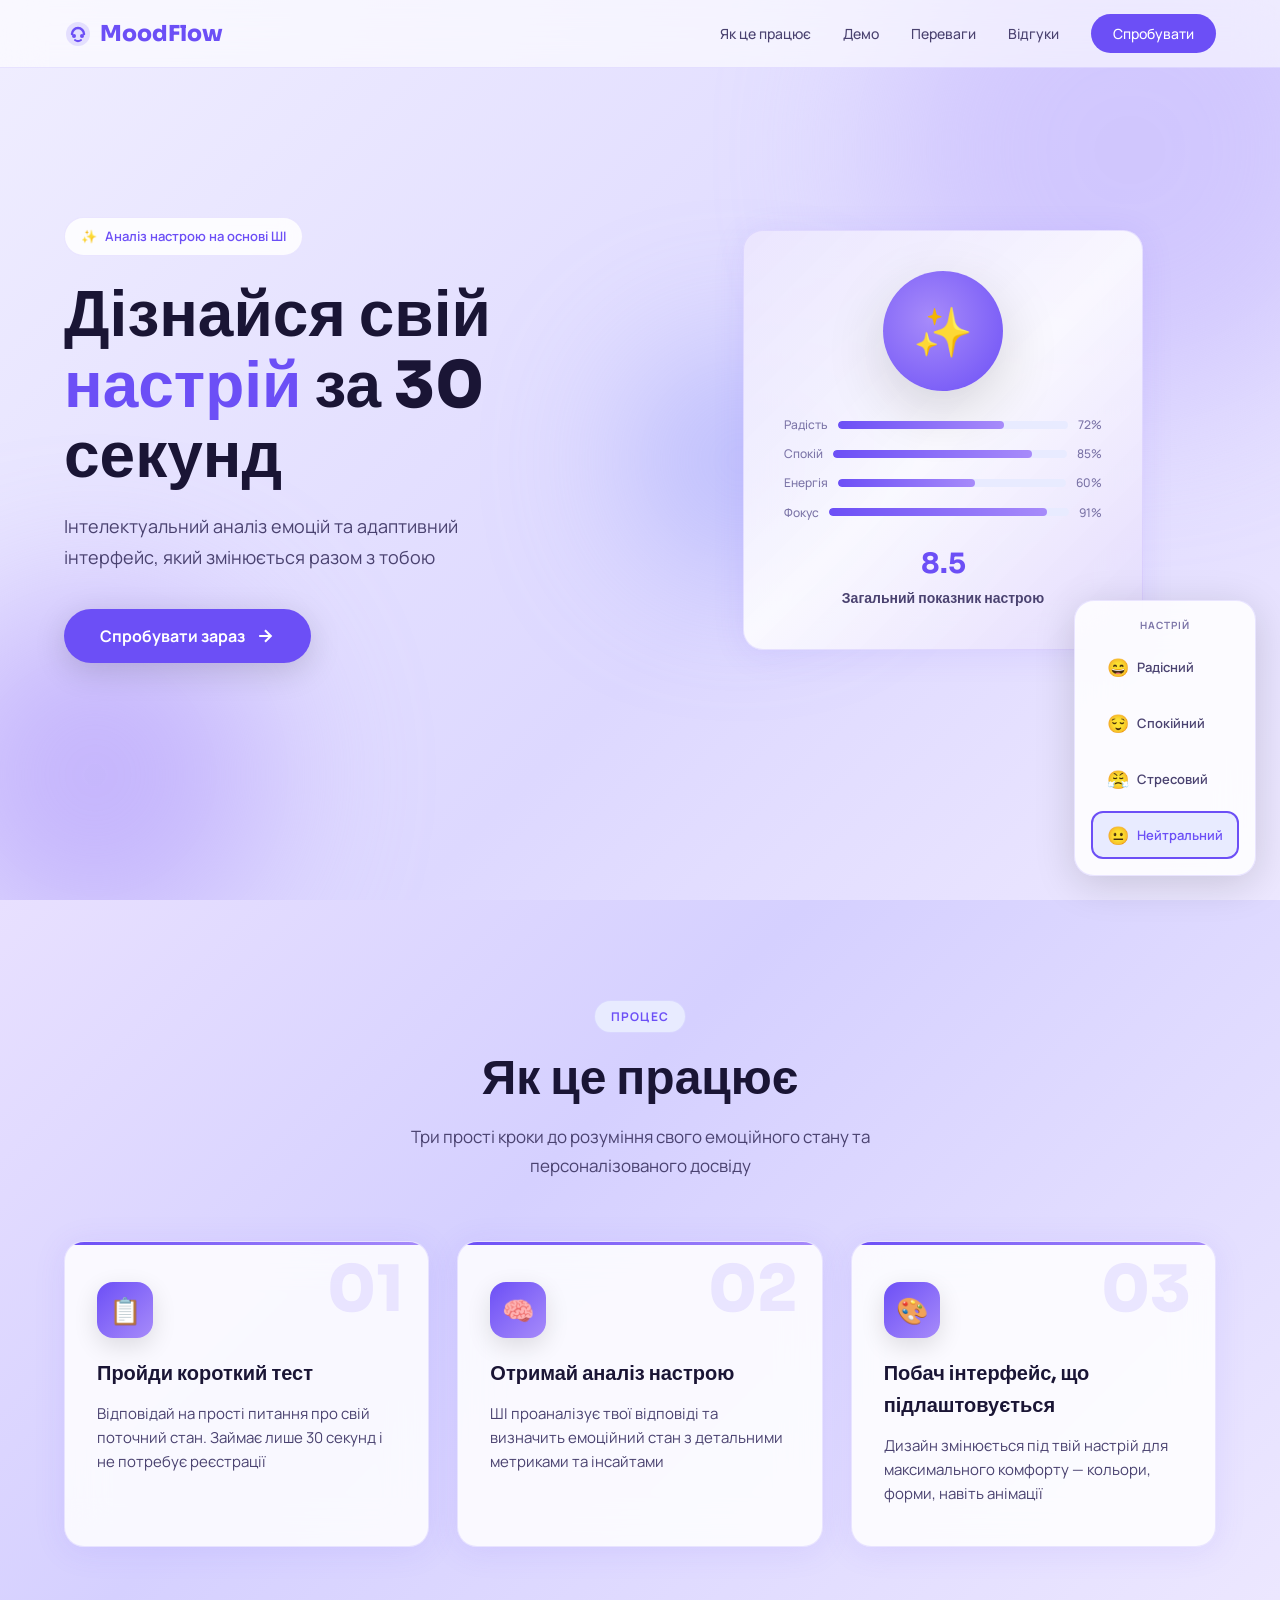
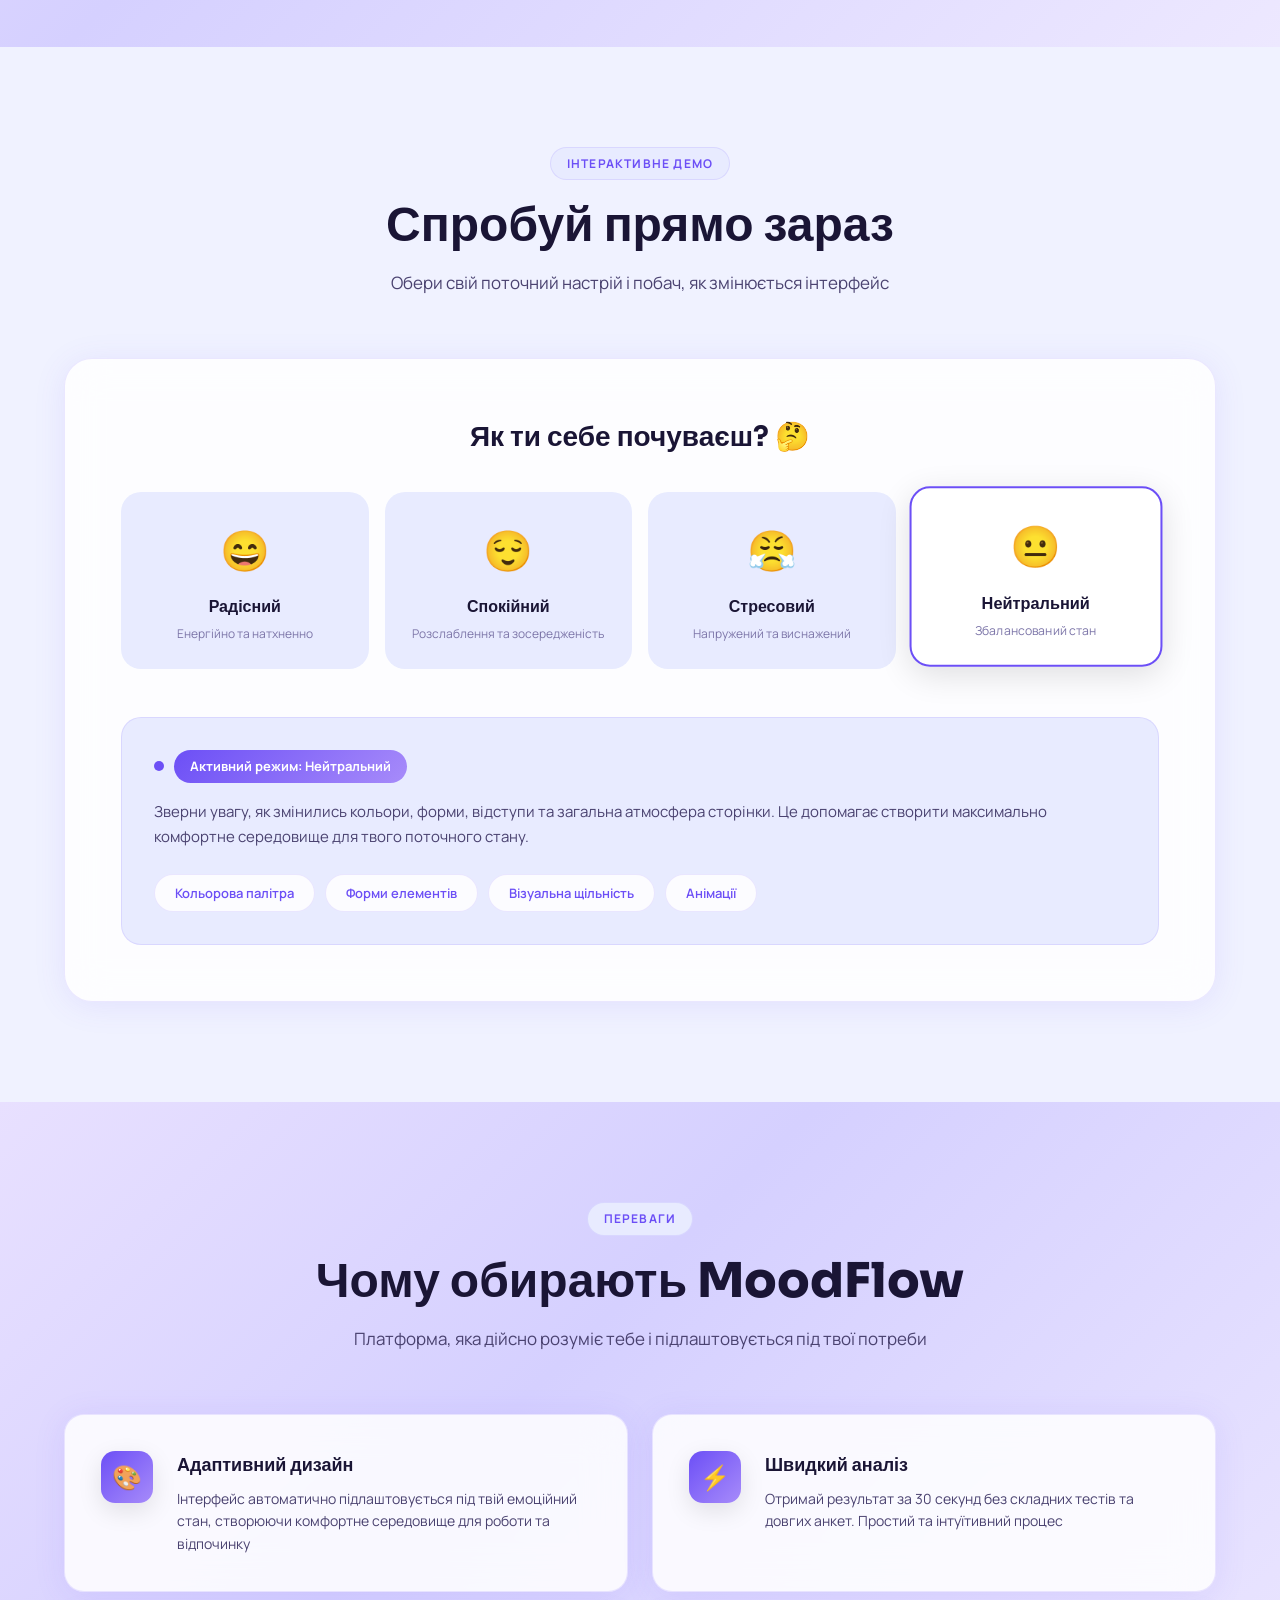
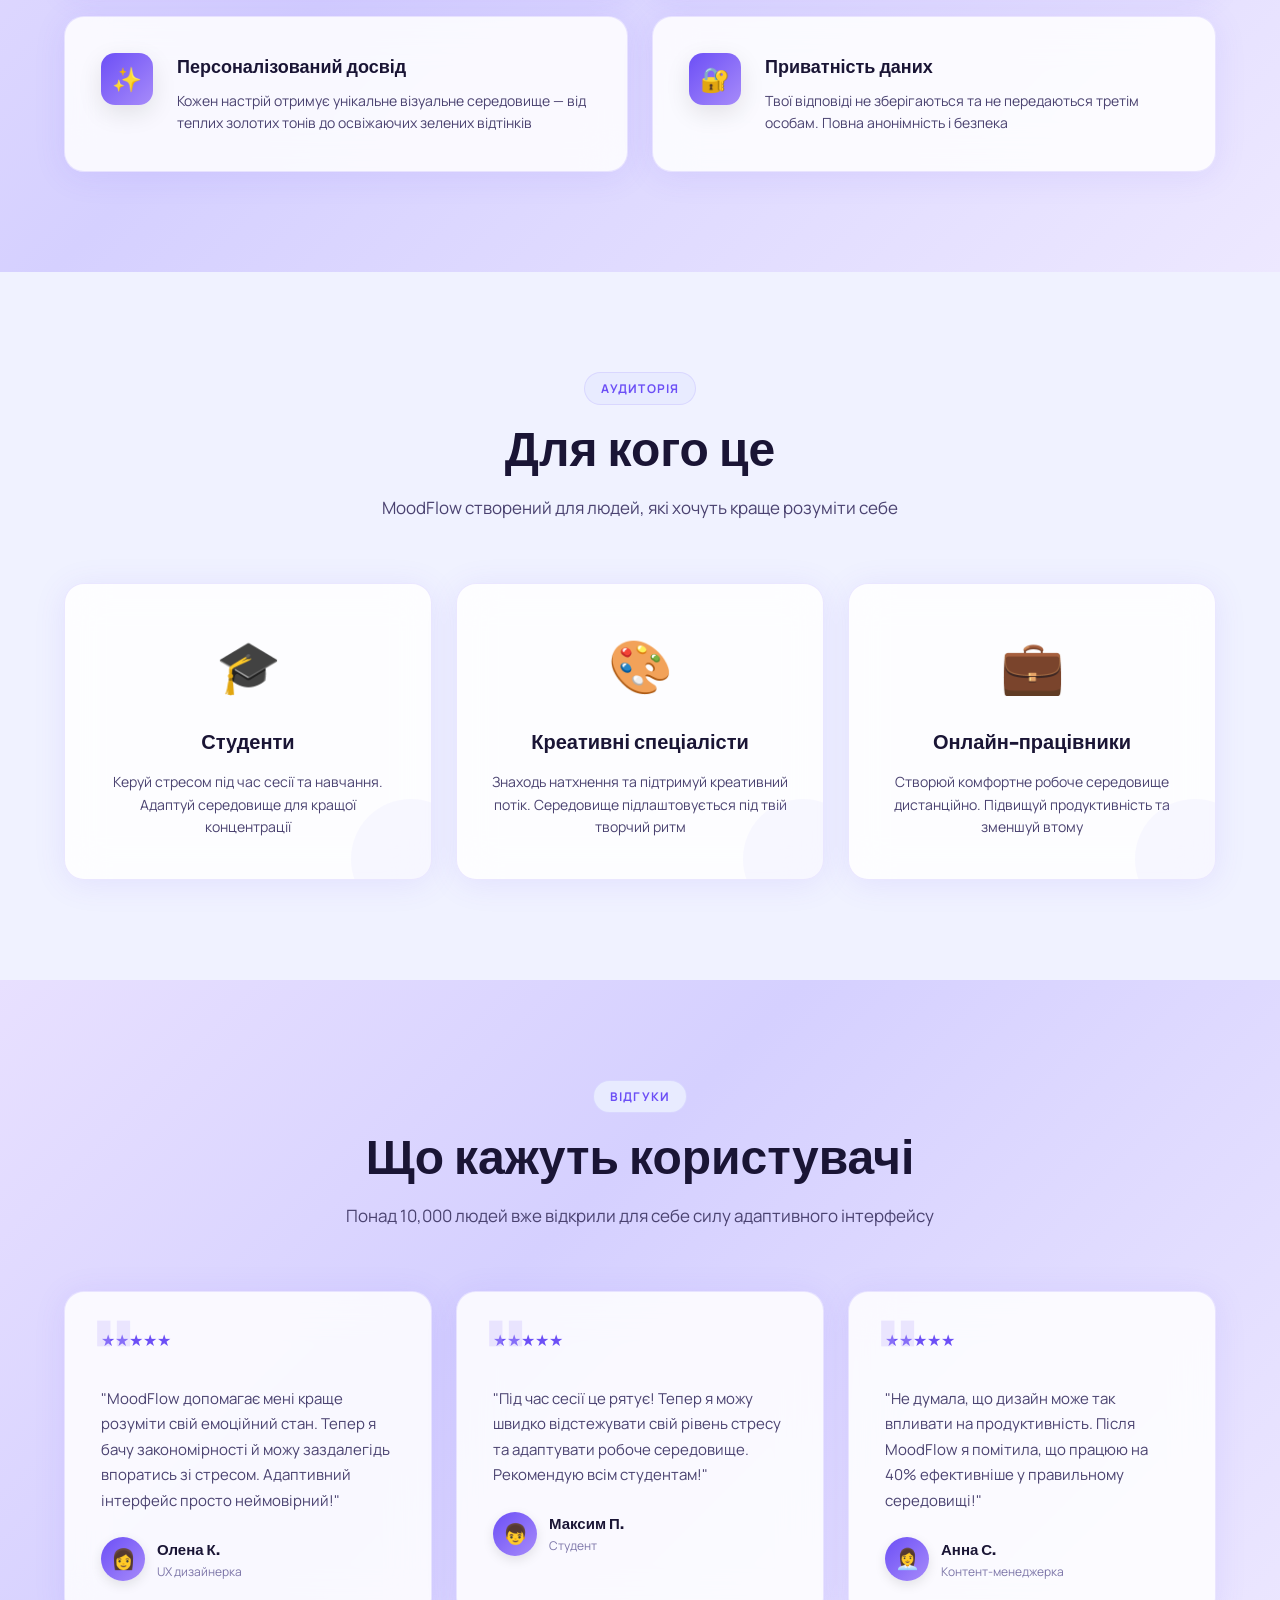
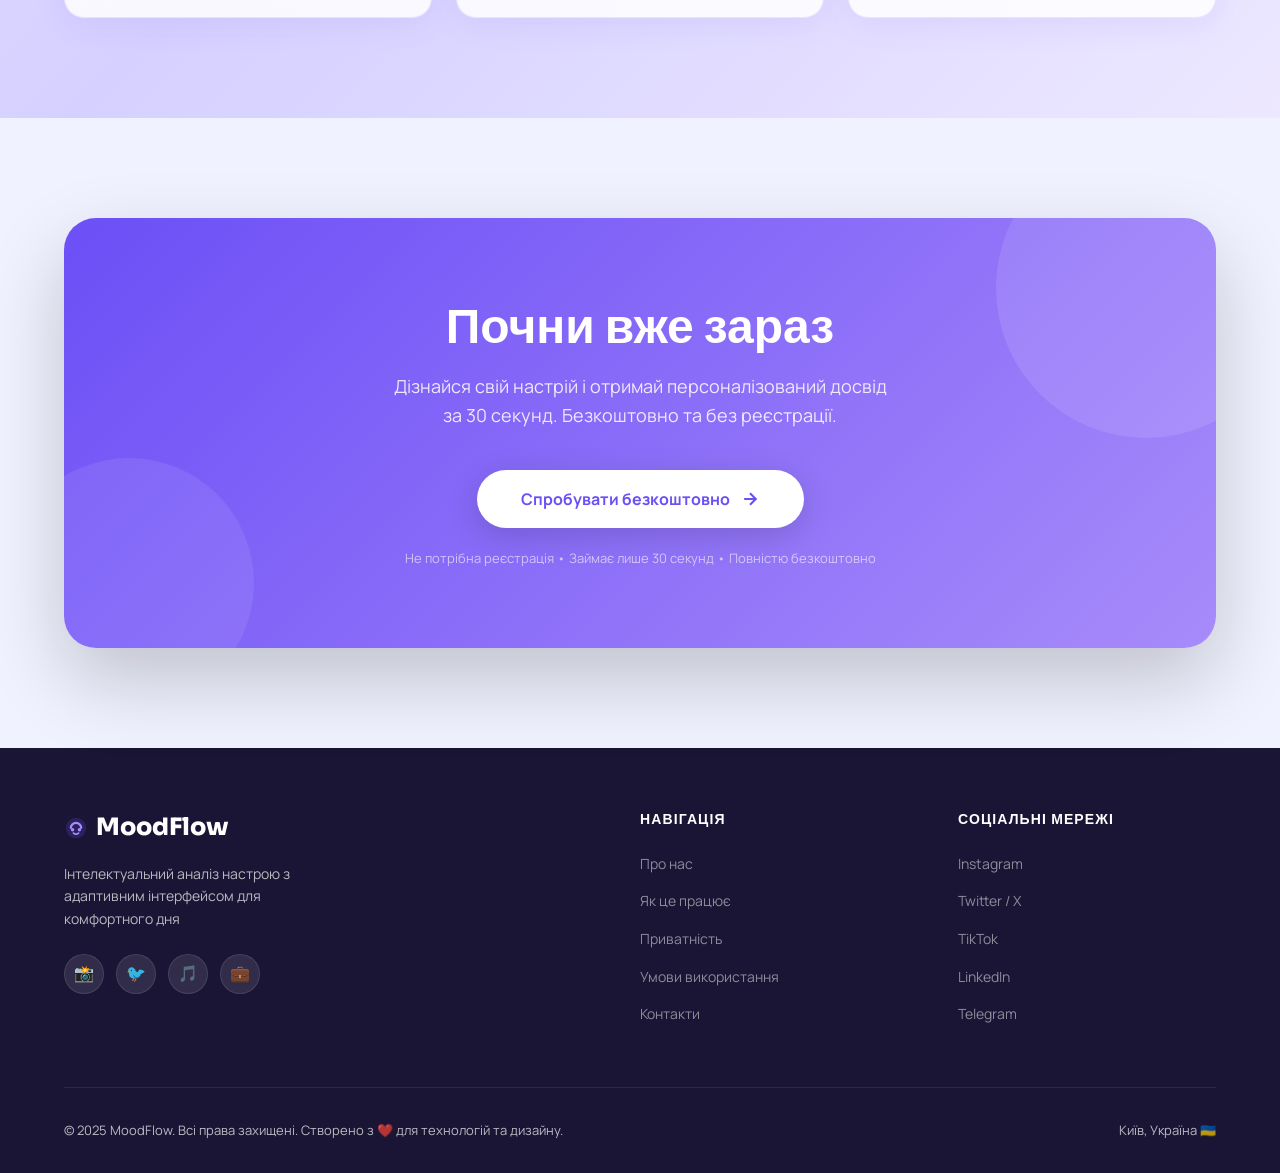
==== project/index.html @ de44f06a "first commit" ====
<!DOCTYPE html>
<html lang="uk">
<head>
<meta charset="UTF-8">
<meta name="viewport" content="width=device-width, initial-scale=1.0">
<title>MoodFlow — Дізнайся свій настрій за 30 секунд</title>
<link rel="preconnect" href="https://fonts.googleapis.com">
<link href="https://fonts.googleapis.com/css2?family=Manrope:wght@300;400;500;600;700;800&family=Sora:wght@300;400;600;700;800&display=swap" rel="stylesheet">
<link rel="stylesheet" href="style.css">
</head>
<body>

<!-- Progress Bar -->
<div class="progress-bar" id="progressBar"></div>

<!-- Mobile Mood Bar -->
<div class="demo-mood-bar" id="mobileMoodBar">
  <button class="demo-mood-mini" data-mood="happy" title="Радісний">😄</button>
  <button class="demo-mood-mini active" data-mood="neutral" title="Нейтральний">😐</button>
  <button class="demo-mood-mini" data-mood="calm" title="Спокійний">😌</button>
  <button class="demo-mood-mini" data-mood="stressed" title="Стресовий">😤</button>
</div>

<!-- Nav -->
<nav id="mainNav">
  <div class="container nav-inner">
    <a href="#" class="nav-logo">
      <svg viewBox="0 0 28 28" fill="none">
        <circle cx="14" cy="14" r="12" fill="var(--accent)" opacity="0.15"/>
        <path d="M8 14c0-3.3 2.7-6 6-6s6 2.7 6 6" stroke="var(--accent)" stroke-width="2.5" stroke-linecap="round"/>
        <circle cx="10" cy="16" r="2" fill="var(--accent)"/>
        <circle cx="18" cy="16" r="2" fill="var(--accent)"/>
        <path d="M11 20c1.7 1.3 4.3 1.3 6 0" stroke="var(--accent)" stroke-width="2" stroke-linecap="round"/>
      </svg>
      MoodFlow
    </a>
    <ul class="nav-links">
      <li><a href="#how">Як це працює</a></li>
      <li><a href="#demo">Демо</a></li>
      <li><a href="#benefits">Переваги</a></li>
      <li><a href="#testimonials">Відгуки</a></li>
      <li><a href="#cta" class="nav-cta">Спробувати</a></li>
    </ul>
  </div>
</nav>

<!-- Hero -->
<section id="hero">
  <div class="hero-blob hero-blob-1"></div>
  <div class="hero-blob hero-blob-2"></div>
  <div class="hero-blob hero-blob-3"></div>
  <div class="container">
    <div class="hero-grid">
      <div class="hero-content">
        <div class="hero-badge">
          <span>✨</span>
          Аналіз настрою на основі ШІ
        </div>
        <h1>Дізнайся свій <span class="accent">настрій</span> за 30 секунд</h1>
        <p class="hero-sub">Інтелектуальний аналіз емоцій та адаптивний інтерфейс, який змінюється разом з тобою</p>
        <button class="btn-primary" onclick="scrollToDemo()">
          Спробувати зараз
          <svg width="20" height="20" viewBox="0 0 24 24" fill="none" stroke="currentColor" stroke-width="2.5">
            <path d="M5 12h14M12 5l7 7-7 7"/>
          </svg>
        </button>
      </div>
      <div class="hero-visual">
        <div class="hero-card">
          <div class="mood-orb" id="heroOrb">
            <span id="heroEmoji">✨</span>
          </div>
          <div class="mood-bars">
            <div class="mood-bar-row">
              <span>Радість</span>
              <div class="mood-bar-track"><div class="mood-bar-fill" id="bar1" style="width:72%"></div></div>
              <span>72%</span>
            </div>
            <div class="mood-bar-row">
              <span>Спокій</span>
              <div class="mood-bar-track"><div class="mood-bar-fill" id="bar2" style="width:85%"></div></div>
              <span>85%</span>
            </div>
            <div class="mood-bar-row">
              <span>Енергія</span>
              <div class="mood-bar-track"><div class="mood-bar-fill" id="bar3" style="width:60%"></div></div>
              <span>60%</span>
            </div>
            <div class="mood-bar-row">
              <span>Фокус</span>
              <div class="mood-bar-track"><div class="mood-bar-fill" id="bar4" style="width:91%"></div></div>
              <span>91%</span>
            </div>
          </div>
          <div class="mood-score">
            <strong id="moodScoreNum">8.5</strong>
            Загальний показник настрою
          </div>
        </div>
      </div>
    </div>
  </div>
</section>

<!-- How It Works -->
<section id="how">
  <div class="container">
    <div class="text-center reveal">
      <div class="section-tag">Процес</div>
      <h2>Як це працює</h2>
      <p class="section-desc">Три прості кроки до розуміння свого емоційного стану та персоналізованого досвіду</p>
    </div>
    <div class="how-grid">
      <div class="step-card reveal reveal-delay-1">
        <span class="step-num">01</span>
        <div class="step-icon">📋</div>
        <h3>Пройди короткий тест</h3>
        <p>Відповідай на прості питання про свій поточний стан. Займає лише 30 секунд і не потребує реєстрації</p>
      </div>
      <div class="step-card reveal reveal-delay-2">
        <span class="step-num">02</span>
        <div class="step-icon">🧠</div>
        <h3>Отримай аналіз настрою</h3>
        <p>ШІ проаналізує твої відповіді та визначить емоційний стан з детальними метриками та інсайтами</p>
      </div>
      <div class="step-card reveal reveal-delay-3">
        <span class="step-num">03</span>
        <div class="step-icon">🎨</div>
        <h3>Побач інтерфейс, що підлаштовується</h3>
        <p>Дизайн змінюється під твій настрій для максимального комфорту — кольори, форми, навіть анімації</p>
      </div>
    </div>
  </div>
</section>

<!-- Demo -->
<section id="demo">
  <div class="container">
    <div class="text-center reveal">
      <div class="section-tag">Інтерактивне демо</div>
      <h2>Спробуй прямо зараз</h2>
      <p class="section-desc">Обери свій поточний настрій і побач, як змінюється інтерфейс</p>
    </div>
    <div class="demo-wrapper reveal">
      <div class="demo-question">Як ти себе почуваєш? 🤔</div>
      <div class="mood-options">
        <div class="mood-opt" data-mood="happy" onclick="setMood('happy')">
          <span class="opt-emoji">😄</span>
          <div class="opt-name">Радісний</div>
          <div class="opt-desc">Енергійно та натхненно</div>
        </div>
        <div class="mood-opt" data-mood="calm" onclick="setMood('calm')">
          <span class="opt-emoji">😌</span>
          <div class="opt-name">Спокійний</div>
          <div class="opt-desc">Розслаблення та зосередженість</div>
        </div>
        <div class="mood-opt" data-mood="stressed" onclick="setMood('stressed')">
          <span class="opt-emoji">😤</span>
          <div class="opt-name">Стресовий</div>
          <div class="opt-desc">Напружений та виснажений</div>
        </div>
        <div class="mood-opt active" data-mood="neutral" onclick="setMood('neutral')">
          <span class="opt-emoji">😐</span>
          <div class="opt-name">Нейтральний</div>
          <div class="opt-desc">Збалансований стан</div>
        </div>
      </div>
      <div class="demo-result" id="demoResult">
        <div class="demo-result-label">
          <div class="result-dot"></div>
          <div class="result-badge" id="resultBadge">Активний режим: Нейтральний</div>
        </div>
        <p id="resultText">Зверни увагу, як змінились кольори, форми, відступи та загальна атмосфера сторінки. Це допомагає створити максимально комфортне середовище для твого поточного стану.</p>
        <div class="demo-tags">
          <span class="demo-tag">Кольорова палітра</span>
          <span class="demo-tag">Форми елементів</span>
          <span class="demo-tag">Візуальна щільність</span>
          <span class="demo-tag">Анімації</span>
        </div>
      </div>
    </div>
  </div>
</section>

<!-- Benefits -->
<section id="benefits">
  <div class="container">
    <div class="text-center reveal">
      <div class="section-tag">Переваги</div>
      <h2>Чому обирають MoodFlow</h2>
      <p class="section-desc">Платформа, яка дійсно розуміє тебе і підлаштовується під твої потреби</p>
    </div>
    <div class="benefits-grid">
      <div class="benefit-card reveal reveal-delay-1">
        <div class="benefit-icon">🎨</div>
        <div>
          <h3>Адаптивний дизайн</h3>
          <p>Інтерфейс автоматично підлаштовується під твій емоційний стан, створюючи комфортне середовище для роботи та відпочинку</p>
        </div>
      </div>
      <div class="benefit-card reveal reveal-delay-2">
        <div class="benefit-icon">⚡</div>
        <div>
          <h3>Швидкий аналіз</h3>
          <p>Отримай результат за 30 секунд без складних тестів та довгих анкет. Простий та інтуїтивний процес</p>
        </div>
      </div>
      <div class="benefit-card reveal reveal-delay-3">
        <div class="benefit-icon">✨</div>
        <div>
          <h3>Персоналізований досвід</h3>
          <p>Кожен настрій отримує унікальне візуальне середовище — від теплих золотих тонів до освіжаючих зелених відтінків</p>
        </div>
      </div>
      <div class="benefit-card reveal reveal-delay-4">
        <div class="benefit-icon">🔐</div>
        <div>
          <h3>Приватність даних</h3>
          <p>Твої відповіді не зберігаються та не передаються третім особам. Повна анонімність і безпека</p>
        </div>
      </div>
    </div>
  </div>
</section>

<!-- Audience -->
<section id="audience">
  <div class="container">
    <div class="text-center reveal">
      <div class="section-tag">Аудиторія</div>
      <h2>Для кого це</h2>
      <p class="section-desc">MoodFlow створений для людей, які хочуть краще розуміти себе</p>
    </div>
    <div class="audience-grid">
      <div class="audience-card reveal reveal-delay-1">
        <span class="audience-emoji">🎓</span>
        <h3>Студенти</h3>
        <p>Керуй стресом під час сесії та навчання. Адаптуй середовище для кращої концентрації</p>
      </div>
      <div class="audience-card reveal reveal-delay-2">
        <span class="audience-emoji">🎨</span>
        <h3>Креативні спеціалісти</h3>
        <p>Знаходь натхнення та підтримуй креативний потік. Середовище підлаштовується під твій творчий ритм</p>
      </div>
      <div class="audience-card reveal reveal-delay-3">
        <span class="audience-emoji">💼</span>
        <h3>Онлайн-працівники</h3>
        <p>Створюй комфортне робоче середовище дистанційно. Підвищуй продуктивність та зменшуй втому</p>
      </div>
    </div>
  </div>
</section>

<!-- Testimonials -->
<section id="testimonials">
  <div class="container">
    <div class="text-center reveal">
      <div class="section-tag">Відгуки</div>
      <h2>Що кажуть користувачі</h2>
      <p class="section-desc">Понад 10,000 людей вже відкрили для себе силу адаптивного інтерфейсу</p>
    </div>
    <div class="testimonials-grid">
      <div class="testimonial-card reveal reveal-delay-1">
        <div class="stars">★★★★★</div>
        <p>"MoodFlow допомагає мені краще розуміти свій емоційний стан. Тепер я бачу закономірності й можу заздалегідь впоратись зі стресом. Адаптивний інтерфейс просто неймовірний!"</p>
        <div class="testimonial-author">
          <div class="author-avatar">👩</div>
          <div class="author-info">
            <div class="name">Олена К.</div>
            <div class="role">UX дизайнерка</div>
          </div>
        </div>
      </div>
      <div class="testimonial-card reveal reveal-delay-2">
        <div class="stars">★★★★★</div>
        <p>"Під час сесії це рятує! Тепер я можу швидко відстежувати свій рівень стресу та адаптувати робоче середовище. Рекомендую всім студентам!"</p>
        <div class="testimonial-author">
          <div class="author-avatar">👦</div>
          <div class="author-info">
            <div class="name">Максим П.</div>
            <div class="role">Студент</div>
          </div>
        </div>
      </div>
      <div class="testimonial-card reveal reveal-delay-3">
        <div class="stars">★★★★★</div>
        <p>"Не думала, що дизайн може так впливати на продуктивність. Після MoodFlow я помітила, що працюю на 40% ефективніше у правильному середовищі!"</p>
        <div class="testimonial-author">
          <div class="author-avatar">👩‍💼</div>
          <div class="author-info">
            <div class="name">Анна С.</div>
            <div class="role">Контент-менеджерка</div>
          </div>
        </div>
      </div>
    </div>
  </div>
</section>

<!-- CTA -->
<section id="cta">
  <div class="container reveal">
    <div class="cta-box">
      <h2>Почни вже зараз</h2>
      <p>Дізнайся свій настрій і отримай персоналізований досвід за 30 секунд. Безкоштовно та без реєстрації.</p>
      <button class="btn-white" onclick="scrollToDemo()">
        Спробувати безкоштовно
        <svg width="20" height="20" viewBox="0 0 24 24" fill="none" stroke="currentColor" stroke-width="2.5">
          <path d="M5 12h14M12 5l7 7-7 7"/>
        </svg>
      </button>
      <div class="cta-note">Не потрібна реєстрація • Займає лише 30 секунд • Повністю безкоштовно</div>
    </div>
  </div>
</section>

<!-- Footer -->
<footer>
  <div class="container">
    <div class="footer-grid">
      <div class="footer-brand">
        <a href="#" class="logo">
          <svg width="24" height="24" viewBox="0 0 28 28" fill="none">
            <circle cx="14" cy="14" r="12" fill="var(--accent)" opacity="0.2"/>
            <path d="M8 14c0-3.3 2.7-6 6-6s6 2.7 6 6" stroke="var(--accent2)" stroke-width="2.5" stroke-linecap="round"/>
            <circle cx="10" cy="16" r="2" fill="var(--accent2)"/>
            <circle cx="18" cy="16" r="2" fill="var(--accent2)"/>
            <path d="M11 20c1.7 1.3 4.3 1.3 6 0" stroke="var(--accent2)" stroke-width="2" stroke-linecap="round"/>
          </svg>
          MoodFlow
        </a>
        <p>Інтелектуальний аналіз настрою з адаптивним інтерфейсом для комфортного дня</p>
        <div class="social-links">
          <a href="#" class="social-link" title="Instagram">📸</a>
          <a href="#" class="social-link" title="Twitter">🐦</a>
          <a href="#" class="social-link" title="TikTok">🎵</a>
          <a href="#" class="social-link" title="LinkedIn">💼</a>
        </div>
      </div>
      <div class="footer-nav">
        <h4>Навігація</h4>
        <ul>
          <li><a href="#how">Про нас</a></li>
          <li><a href="#how">Як це працює</a></li>
          <li><a href="#">Приватність</a></li>
          <li><a href="#">Умови використання</a></li>
          <li><a href="#">Контакти</a></li>
        </ul>
      </div>
      <div class="footer-nav">
        <h4>Соціальні мережі</h4>
        <ul>
          <li><a href="#">Instagram</a></li>
          <li><a href="#">Twitter / X</a></li>
          <li><a href="#">TikTok</a></li>
          <li><a href="#">LinkedIn</a></li>
          <li><a href="#">Telegram</a></li>
        </ul>
      </div>
    </div>
    <div class="footer-bottom">
      <span>© 2025 MoodFlow. Всі права захищені. Створено з ❤️ для технологій та дизайну.</span>
      <span>Київ, Україна 🇺🇦</span>
    </div>
  </div>
</footer>

<!-- Mood Switcher -->
<div class="mood-switcher">
  <div class="switcher-label">Настрій</div>
  <div class="switcher-btns">
    <button class="switcher-btn" data-mood="happy" onclick="setMood('happy')">
      <span class="sb-emoji">😄</span> Радісний
    </button>
    <button class="switcher-btn" data-mood="calm" onclick="setMood('calm')">
      <span class="sb-emoji">😌</span> Спокійний
    </button>
    <button class="switcher-btn" data-mood="stressed" onclick="setMood('stressed')">
      <span class="sb-emoji">😤</span> Стресовий
    </button>
    <button class="switcher-btn active" data-mood="neutral" onclick="setMood('neutral')">
      <span class="sb-emoji">😐</span> Нейтральний
    </button>
  </div>
</div>
<script src="script.js"></script>
</body>
</html>
---- project/style.css ----
/* ============================================================
   MoodFlow — style.css
   Повна таблиця стилів для односторінкового лендінгу
   ============================================================ */

/* ===== MOOD THEMES (CSS Custom Properties) ===== */

/* Default / Neutral */
:root {
  --bg-primary: #f0f2ff;
  --bg-secondary: #e8ebff;
  --bg-card: rgba(255,255,255,0.85);
  --bg-card-border: rgba(130,100,255,0.15);
  --accent: #6c4ff6;
  --accent2: #a78bfa;
  --accent3: #c4b5fd;
  --text-primary: #1a1535;
  --text-secondary: #4a4270;
  --text-muted: #7c75a8;
  --btn-bg: #6c4ff6;
  --btn-text: #fff;
  --btn-hover: #5539e0;
  --gradient: linear-gradient(135deg, #e8e0ff 0%, #d5d0ff 40%, #ede8ff 100%);
  --hero-gradient: linear-gradient(135deg, #f0eeff 0%, #ddd8ff 60%, #ede8ff 100%);
  --card-shadow: 0 4px 32px rgba(108,79,246,0.1);
  --blob1: #c4b5fd;
  --blob2: #a78bfa;
  --blob3: #818cf8;
  --footer-bg: #1a1535;
  --border-radius: 20px;
  --font-display: 'Sora', sans-serif;
  --font-body: 'Manrope', sans-serif;
  --transition: all 0.6s cubic-bezier(0.4,0,0.2,1);
}

/* Happy */
.mood-happy {
  --bg-primary: #fffbeb;
  --bg-secondary: #fff7d6;
  --bg-card: rgba(255,255,255,0.9);
  --bg-card-border: rgba(250,180,0,0.2);
  --accent: #f59e0b;
  --accent2: #fbbf24;
  --accent3: #fde68a;
  --text-primary: #1c1200;
  --text-secondary: #78450c;
  --text-muted: #a16207;
  --btn-bg: #f59e0b;
  --btn-text: #fff;
  --btn-hover: #d97706;
  --gradient: linear-gradient(135deg, #fef9e7 0%, #fde68a 40%, #fef3c7 100%);
  --hero-gradient: linear-gradient(135deg, #fffbeb 0%, #fde68a 60%, #fff7d6 100%);
  --card-shadow: 0 4px 32px rgba(245,158,11,0.12);
  --blob1: #fde68a;
  --blob2: #fbbf24;
  --blob3: #f97316;
  --footer-bg: #1c1200;
  --border-radius: 24px;
}

/* Calm */
.mood-calm {
  --bg-primary: #f0fdf9;
  --bg-secondary: #d1fae5;
  --bg-card: rgba(255,255,255,0.88);
  --bg-card-border: rgba(16,185,129,0.15);
  --accent: #059669;
  --accent2: #34d399;
  --accent3: #6ee7b7;
  --text-primary: #052e16;
  --text-secondary: #065f46;
  --text-muted: #047857;
  --btn-bg: #059669;
  --btn-text: #fff;
  --btn-hover: #047857;
  --gradient: linear-gradient(135deg, #ecfdf5 0%, #a7f3d0 40%, #d1fae5 100%);
  --hero-gradient: linear-gradient(135deg, #f0fdf9 0%, #a7f3d0 60%, #d1fae5 100%);
  --card-shadow: 0 4px 32px rgba(5,150,105,0.1);
  --blob1: #a7f3d0;
  --blob2: #34d399;
  --blob3: #059669;
  --footer-bg: #052e16;
  --border-radius: 16px;
}

/* Stressed */
.mood-stressed {
  --bg-primary: #fff1f2;
  --bg-secondary: #ffe4e6;
  --bg-card: rgba(255,255,255,0.88);
  --bg-card-border: rgba(239,68,68,0.15);
  --accent: #dc2626;
  --accent2: #f87171;
  --accent3: #fca5a5;
  --text-primary: #1c0a0a;
  --text-secondary: #7f1d1d;
  --text-muted: #991b1b;
  --btn-bg: #dc2626;
  --btn-text: #fff;
  --btn-hover: #b91c1c;
  --gradient: linear-gradient(135deg, #fff1f2 0%, #fecdd3 40%, #ffe4e6 100%);
  --hero-gradient: linear-gradient(135deg, #fff1f2 0%, #fecdd3 60%, #ffe4e6 100%);
  --card-shadow: 0 4px 32px rgba(220,38,38,0.1);
  --blob1: #fca5a5;
  --blob2: #f87171;
  --blob3: #ef4444;
  --footer-bg: #1c0a0a;
  --border-radius: 12px;
}

/* ===== RESET & BASE ===== */
*, *::before, *::after {
  box-sizing: border-box;
  margin: 0;
  padding: 0;
}

html { scroll-behavior: smooth; }

body {
  font-family: var(--font-body);
  background: var(--bg-primary);
  color: var(--text-primary);
  transition: var(--transition);
  overflow-x: hidden;
  line-height: 1.6;
}

/* Noise texture overlay */
body::before {
  content: '';
  position: fixed;
  inset: 0;
  background-image: url("data:image/svg+xml,%3Csvg viewBox='0 0 256 256' xmlns='http://www.w3.org/2000/svg'%3E%3Cfilter id='noise'%3E%3CfeTurbulence type='fractalNoise' baseFrequency='0.9' numOctaves='4' stitchTiles='stitch'/%3E%3C/filter%3E%3Crect width='100%25' height='100%25' filter='url(%23noise)' opacity='0.03'/%3E%3C/svg%3E");
  pointer-events: none;
  z-index: 0;
  opacity: 0.4;
}

/* Scrollbar */
::-webkit-scrollbar { width: 6px; }
::-webkit-scrollbar-track { background: var(--bg-secondary); }
::-webkit-scrollbar-thumb { background: var(--accent3); border-radius: 3px; }

/* ===== LAYOUT ===== */
.container {
  max-width: 1200px;
  margin: 0 auto;
  padding: 0 24px;
}

.text-center { text-align: center; }
.text-center .section-desc { margin: 0 auto; }

/* ===== PROGRESS BAR ===== */
.progress-bar {
  position: fixed;
  top: 0; left: 0;
  height: 3px;
  background: linear-gradient(90deg, var(--accent), var(--accent2));
  z-index: 1000;
  transition: width 0.1s;
}

/* ===== NAVIGATION ===== */
nav {
  position: fixed;
  top: 0; left: 0; right: 0;
  z-index: 100;
  padding: 16px 0;
  backdrop-filter: blur(20px);
  background: rgba(255,255,255,0.6);
  border-bottom: 1px solid var(--bg-card-border);
  transition: var(--transition);
}

.nav-inner {
  display: flex;
  align-items: center;
  justify-content: space-between;
}

.nav-logo {
  font-family: var(--font-display);
  font-weight: 800;
  font-size: 22px;
  color: var(--accent);
  text-decoration: none;
  display: flex;
  align-items: center;
  gap: 8px;
  transition: var(--transition);
}

.nav-logo svg { width: 28px; height: 28px; }

.nav-links {
  display: flex;
  gap: 32px;
  list-style: none;
}

.nav-links a {
  color: var(--text-secondary);
  text-decoration: none;
  font-size: 14px;
  font-weight: 500;
  transition: color 0.3s;
}

.nav-links a:hover { color: var(--accent); }

.nav-cta {
  background: var(--btn-bg);
  color: var(--btn-text) !important;
  padding: 10px 22px !important;
  border-radius: 50px;
  font-weight: 600;
  transition: var(--transition) !important;
}

.nav-cta:hover {
  background: var(--btn-hover);
  transform: translateY(-1px);
}

/* ===== SECTIONS (shared) ===== */
section {
  padding: 100px 0;
  position: relative;
  z-index: 1;
}

.section-tag {
  display: inline-block;
  background: var(--bg-secondary);
  color: var(--accent);
  font-size: 12px;
  font-weight: 700;
  letter-spacing: 0.1em;
  text-transform: uppercase;
  padding: 6px 16px;
  border-radius: 50px;
  margin-bottom: 16px;
  border: 1px solid var(--bg-card-border);
}

h2 {
  font-family: var(--font-display);
  font-size: clamp(28px, 4vw, 48px);
  font-weight: 800;
  color: var(--text-primary);
  margin-bottom: 16px;
  line-height: 1.2;
  transition: var(--transition);
}

.section-desc {
  font-size: 17px;
  color: var(--text-secondary);
  max-width: 600px;
  line-height: 1.7;
}

/* ===== HERO ===== */
#hero {
  min-height: 100vh;
  display: flex;
  align-items: center;
  background: var(--hero-gradient);
  position: relative;
  overflow: hidden;
  padding-top: 80px;
  transition: var(--transition);
}

/* Blobs */
.hero-blob {
  position: absolute;
  border-radius: 50%;
  filter: blur(80px);
  opacity: 0.5;
  transition: var(--transition);
  pointer-events: none;
}

.hero-blob-1 {
  width: 500px; height: 500px;
  background: var(--blob1);
  top: -100px; right: -100px;
  animation: float1 8s ease-in-out infinite;
}

.hero-blob-2 {
  width: 350px; height: 350px;
  background: var(--blob2);
  bottom: -50px; left: -80px;
  animation: float2 10s ease-in-out infinite;
}

.hero-blob-3 {
  width: 200px; height: 200px;
  background: var(--blob3);
  top: 40%; left: 50%;
  animation: float3 7s ease-in-out infinite;
}

@keyframes float1 {
  0%,100% { transform: translate(0,0) scale(1); }
  50%      { transform: translate(-30px,20px) scale(1.05); }
}
@keyframes float2 {
  0%,100% { transform: translate(0,0) scale(1); }
  50%      { transform: translate(20px,-30px) scale(1.05); }
}
@keyframes float3 {
  0%,100% { transform: translate(0,0); }
  50%      { transform: translate(15px,15px); }
}

/* Hero layout */
.hero-grid {
  display: grid;
  grid-template-columns: 1fr 1fr;
  gap: 60px;
  align-items: center;
  position: relative;
  z-index: 1;
}

.hero-badge {
  display: inline-flex;
  align-items: center;
  gap: 8px;
  background: var(--bg-card);
  border: 1px solid var(--bg-card-border);
  border-radius: 50px;
  padding: 8px 16px;
  font-size: 13px;
  font-weight: 600;
  color: var(--accent);
  margin-bottom: 24px;
  backdrop-filter: blur(10px);
  animation: fadeUp 0.6s ease both;
}

.hero-badge span { animation: pulse 2s ease-in-out infinite; }

@keyframes pulse {
  0%,100% { transform: scale(1); }
  50%      { transform: scale(1.2); }
}

h1 {
  font-family: var(--font-display);
  font-size: clamp(40px, 5vw, 72px);
  font-weight: 800;
  line-height: 1.1;
  color: var(--text-primary);
  margin-bottom: 20px;
  animation: fadeUp 0.7s ease 0.1s both;
  transition: var(--transition);
}

h1 .accent { color: var(--accent); }

.hero-sub {
  font-size: 18px;
  color: var(--text-secondary);
  margin-bottom: 36px;
  max-width: 480px;
  line-height: 1.7;
  animation: fadeUp 0.7s ease 0.2s both;
}

/* Buttons */
.btn-primary {
  display: inline-flex;
  align-items: center;
  gap: 10px;
  background: var(--btn-bg);
  color: var(--btn-text);
  padding: 16px 36px;
  border-radius: 50px;
  font-family: var(--font-body);
  font-size: 16px;
  font-weight: 700;
  text-decoration: none;
  border: none;
  cursor: pointer;
  transition: var(--transition);
  box-shadow: 0 8px 32px rgba(0,0,0,0.15);
  animation: fadeUp 0.7s ease 0.3s both;
}

.btn-primary:hover {
  background: var(--btn-hover);
  transform: translateY(-3px);
  box-shadow: 0 16px 48px rgba(0,0,0,0.2);
}

.btn-primary svg { transition: transform 0.3s; }
.btn-primary:hover svg { transform: translateX(4px); }

/* Hero card (right column) */
.hero-visual {
  display: flex;
  justify-content: center;
  align-items: center;
  animation: fadeUp 0.8s ease 0.2s both;
}

.hero-card {
  background: var(--bg-card);
  backdrop-filter: blur(20px);
  border: 1px solid var(--bg-card-border);
  border-radius: var(--border-radius);
  padding: 40px;
  width: 100%;
  max-width: 400px;
  box-shadow: var(--card-shadow);
  transition: var(--transition);
  position: relative;
}

.hero-card::before {
  content: '';
  position: absolute;
  inset: -1px;
  border-radius: inherit;
  background: linear-gradient(135deg, var(--accent3), transparent, var(--accent2));
  z-index: -1;
  opacity: 0.3;
}

.mood-orb {
  width: 120px;
  height: 120px;
  border-radius: 50%;
  background: radial-gradient(circle at 40% 40%, var(--accent2), var(--accent));
  margin: 0 auto 24px;
  display: flex;
  align-items: center;
  justify-content: center;
  font-size: 48px;
  box-shadow: 0 20px 60px rgba(0,0,0,0.15);
  animation: orb-pulse 3s ease-in-out infinite;
  transition: var(--transition);
}

@keyframes orb-pulse {
  0%,100% { transform: scale(1); box-shadow: 0 20px 60px rgba(0,0,0,0.15); }
  50%      { transform: scale(1.05); box-shadow: 0 30px 80px rgba(0,0,0,0.2); }
}

.mood-bars {
  display: flex;
  flex-direction: column;
  gap: 10px;
}

.mood-bar-row {
  display: flex;
  align-items: center;
  gap: 10px;
  font-size: 12px;
  color: var(--text-muted);
  font-weight: 500;
}

.mood-bar-track {
  flex: 1;
  height: 8px;
  background: var(--bg-secondary);
  border-radius: 4px;
  overflow: hidden;
}

.mood-bar-fill {
  height: 100%;
  border-radius: 4px;
  background: linear-gradient(90deg, var(--accent), var(--accent2));
  transition: width 1s cubic-bezier(0.4,0,0.2,1);
}

.mood-score {
  text-align: center;
  margin-top: 20px;
  font-family: var(--font-display);
  font-size: 14px;
  color: var(--text-secondary);
  font-weight: 600;
}

.mood-score strong {
  font-size: 28px;
  color: var(--accent);
  display: block;
}

/* ===== HOW IT WORKS ===== */
#how {
  background: var(--gradient);
  transition: var(--transition);
}

.how-grid {
  display: grid;
  grid-template-columns: repeat(3, 1fr);
  gap: 28px;
  margin-top: 60px;
}

.step-card {
  background: var(--bg-card);
  backdrop-filter: blur(20px);
  border: 1px solid var(--bg-card-border);
  border-radius: var(--border-radius);
  padding: 40px 32px;
  position: relative;
  box-shadow: var(--card-shadow);
  transition: var(--transition);
  overflow: hidden;
}

.step-card::after {
  content: '';
  position: absolute;
  top: 0; left: 0; right: 0;
  height: 3px;
  background: linear-gradient(90deg, var(--accent), var(--accent2));
}

.step-card:hover {
  transform: translateY(-6px);
  box-shadow: 0 20px 60px rgba(0,0,0,0.15);
}

.step-num {
  font-family: var(--font-display);
  font-size: 64px;
  font-weight: 800;
  color: var(--accent3);
  opacity: 0.3;
  position: absolute;
  top: 16px; right: 24px;
  line-height: 1;
}

.step-icon {
  width: 56px;
  height: 56px;
  background: linear-gradient(135deg, var(--accent), var(--accent2));
  border-radius: 16px;
  display: flex;
  align-items: center;
  justify-content: center;
  font-size: 26px;
  margin-bottom: 20px;
  box-shadow: 0 8px 24px rgba(0,0,0,0.12);
  transition: var(--transition);
}

.step-card:hover .step-icon { transform: scale(1.1) rotate(5deg); }

.step-card h3 {
  font-family: var(--font-display);
  font-size: 20px;
  font-weight: 700;
  color: var(--text-primary);
  margin-bottom: 12px;
  transition: var(--transition);
}

.step-card p {
  font-size: 15px;
  color: var(--text-secondary);
  line-height: 1.6;
}

/* ===== DEMO ===== */
#demo {
  background: var(--bg-primary);
  transition: var(--transition);
}

.demo-wrapper {
  background: var(--bg-card);
  backdrop-filter: blur(20px);
  border: 1px solid var(--bg-card-border);
  border-radius: 28px;
  padding: 56px;
  box-shadow: var(--card-shadow);
  margin-top: 60px;
  transition: var(--transition);
}

.demo-question {
  font-family: var(--font-display);
  font-size: 28px;
  font-weight: 700;
  color: var(--text-primary);
  margin-bottom: 32px;
  text-align: center;
  transition: var(--transition);
}

.mood-options {
  display: grid;
  grid-template-columns: repeat(4, 1fr);
  gap: 16px;
  margin-bottom: 48px;
}

.mood-opt {
  background: var(--bg-secondary);
  border: 2px solid transparent;
  border-radius: var(--border-radius);
  padding: 24px 16px;
  text-align: center;
  cursor: pointer;
  transition: var(--transition);
  position: relative;
  overflow: hidden;
}

.mood-opt::before {
  content: '';
  position: absolute;
  inset: 0;
  background: linear-gradient(135deg, var(--accent), var(--accent2));
  opacity: 0;
  transition: opacity 0.3s;
}

.mood-opt:hover {
  transform: translateY(-4px);
  border-color: var(--accent2);
}

.mood-opt.active {
  border-color: var(--accent);
  background: var(--bg-card);
  box-shadow: 0 8px 32px rgba(0,0,0,0.12);
  transform: translateY(-4px) scale(1.02);
}

.mood-opt .opt-emoji {
  font-size: 40px;
  margin-bottom: 12px;
  display: block;
  transition: transform 0.3s;
  position: relative;
  z-index: 1;
}

.mood-opt:hover .opt-emoji { transform: scale(1.2); }

.mood-opt .opt-name {
  font-family: var(--font-display);
  font-size: 16px;
  font-weight: 700;
  color: var(--text-primary);
  position: relative;
  z-index: 1;
  transition: var(--transition);
}

.mood-opt .opt-desc {
  font-size: 12px;
  color: var(--text-muted);
  margin-top: 4px;
  position: relative;
  z-index: 1;
}

.demo-result {
  background: var(--bg-secondary);
  border-radius: 20px;
  padding: 32px;
  border: 1px solid var(--bg-card-border);
  transition: var(--transition);
}

.demo-result-label {
  display: flex;
  align-items: center;
  gap: 10px;
  margin-bottom: 16px;
}

.result-dot {
  width: 10px; height: 10px;
  border-radius: 50%;
  background: var(--accent);
  animation: blink 1.5s ease-in-out infinite;
}

@keyframes blink {
  0%,100% { opacity: 1; }
  50%      { opacity: 0.3; }
}

.result-badge {
  background: linear-gradient(135deg, var(--accent), var(--accent2));
  color: white;
  padding: 6px 16px;
  border-radius: 50px;
  font-size: 13px;
  font-weight: 700;
}

.demo-result p {
  font-size: 15px;
  color: var(--text-secondary);
  line-height: 1.7;
  margin-bottom: 24px;
}

.demo-tags {
  display: flex;
  flex-wrap: wrap;
  gap: 10px;
}

.demo-tag {
  background: var(--bg-card);
  border: 1px solid var(--bg-card-border);
  border-radius: 50px;
  padding: 8px 20px;
  font-size: 13px;
  font-weight: 600;
  color: var(--accent);
  transition: var(--transition);
}

.demo-tag:hover { background: var(--accent); color: white; }

/* ===== BENEFITS ===== */
#benefits {
  background: var(--gradient);
  transition: var(--transition);
}

.benefits-grid {
  display: grid;
  grid-template-columns: repeat(2, 1fr);
  gap: 24px;
  margin-top: 60px;
}

.benefit-card {
  background: var(--bg-card);
  backdrop-filter: blur(20px);
  border: 1px solid var(--bg-card-border);
  border-radius: var(--border-radius);
  padding: 36px;
  display: flex;
  gap: 24px;
  align-items: flex-start;
  box-shadow: var(--card-shadow);
  transition: var(--transition);
}

.benefit-card:hover {
  transform: translateY(-4px);
  box-shadow: 0 16px 48px rgba(0,0,0,0.12);
}

.benefit-icon {
  width: 52px;
  height: 52px;
  min-width: 52px;
  border-radius: 14px;
  background: linear-gradient(135deg, var(--accent), var(--accent2));
  display: flex;
  align-items: center;
  justify-content: center;
  font-size: 24px;
  box-shadow: 0 8px 24px rgba(0,0,0,0.1);
  transition: var(--transition);
}

.benefit-card:hover .benefit-icon { transform: scale(1.1) rotate(-5deg); }

.benefit-card h3 {
  font-family: var(--font-display);
  font-size: 18px;
  font-weight: 700;
  color: var(--text-primary);
  margin-bottom: 8px;
  transition: var(--transition);
}

.benefit-card p {
  font-size: 14px;
  color: var(--text-secondary);
  line-height: 1.6;
}

/* ===== AUDIENCE ===== */
#audience {
  background: var(--bg-primary);
  transition: var(--transition);
}

.audience-grid {
  display: grid;
  grid-template-columns: repeat(3, 1fr);
  gap: 24px;
  margin-top: 60px;
}

.audience-card {
  background: var(--bg-card);
  backdrop-filter: blur(20px);
  border: 1px solid var(--bg-card-border);
  border-radius: var(--border-radius);
  padding: 40px 32px;
  text-align: center;
  box-shadow: var(--card-shadow);
  transition: var(--transition);
  position: relative;
  overflow: hidden;
}

.audience-card::before {
  content: '';
  position: absolute;
  bottom: -40px; right: -40px;
  width: 120px; height: 120px;
  border-radius: 50%;
  background: var(--accent3);
  opacity: 0.1;
  transition: var(--transition);
}

.audience-card:hover {
  transform: translateY(-6px);
  box-shadow: 0 20px 60px rgba(0,0,0,0.15);
}

.audience-card:hover::before { transform: scale(2); }

.audience-emoji {
  font-size: 52px;
  display: block;
  margin-bottom: 20px;
  animation: sway 3s ease-in-out infinite;
}

.audience-card:nth-child(2) .audience-emoji { animation-delay: 0.5s; }
.audience-card:nth-child(3) .audience-emoji { animation-delay: 1s; }

@keyframes sway {
  0%,100% { transform: rotate(-3deg); }
  50%      { transform: rotate(3deg); }
}

.audience-card h3 {
  font-family: var(--font-display);
  font-size: 20px;
  font-weight: 700;
  color: var(--text-primary);
  margin-bottom: 12px;
  transition: var(--transition);
}

.audience-card p {
  font-size: 14px;
  color: var(--text-secondary);
  line-height: 1.6;
}

/* ===== TESTIMONIALS ===== */
#testimonials {
  background: var(--gradient);
  transition: var(--transition);
}

.testimonials-grid {
  display: grid;
  grid-template-columns: repeat(3, 1fr);
  gap: 24px;
  margin-top: 60px;
}

.testimonial-card {
  background: var(--bg-card);
  backdrop-filter: blur(20px);
  border: 1px solid var(--bg-card-border);
  border-radius: var(--border-radius);
  padding: 36px;
  box-shadow: var(--card-shadow);
  transition: var(--transition);
  position: relative;
}

.testimonial-card::before {
  content: '"';
  position: absolute;
  top: 20px; left: 28px;
  font-family: var(--font-display);
  font-size: 80px;
  line-height: 1;
  color: var(--accent3);
  opacity: 0.3;
  font-weight: 800;
}

.testimonial-card:hover {
  transform: translateY(-4px);
  box-shadow: 0 16px 48px rgba(0,0,0,0.12);
}

.stars {
  display: flex;
  gap: 4px;
  margin-bottom: 16px;
  color: var(--accent);
  font-size: 16px;
}

.testimonial-card p {
  font-size: 15px;
  color: var(--text-secondary);
  line-height: 1.7;
  margin-bottom: 24px;
  padding-top: 16px;
}

.testimonial-author {
  display: flex;
  align-items: center;
  gap: 12px;
}

.author-avatar {
  width: 44px;
  height: 44px;
  border-radius: 50%;
  background: linear-gradient(135deg, var(--accent), var(--accent2));
  display: flex;
  align-items: center;
  justify-content: center;
  font-size: 20px;
  box-shadow: 0 4px 12px rgba(0,0,0,0.1);
}

.author-info .name {
  font-family: var(--font-display);
  font-size: 15px;
  font-weight: 700;
  color: var(--text-primary);
  transition: var(--transition);
}

.author-info .role {
  font-size: 12px;
  color: var(--text-muted);
}

/* ===== CTA ===== */
#cta {
  background: var(--bg-primary);
  transition: var(--transition);
}

.cta-box {
  background: linear-gradient(135deg, var(--accent) 0%, var(--accent2) 100%);
  border-radius: 32px;
  padding: 80px;
  text-align: center;
  position: relative;
  overflow: hidden;
  box-shadow: 0 32px 80px rgba(0,0,0,0.2);
}

.cta-box::before {
  content: '';
  position: absolute;
  top: -80px; right: -80px;
  width: 300px; height: 300px;
  border-radius: 50%;
  background: rgba(255,255,255,0.1);
}

.cta-box::after {
  content: '';
  position: absolute;
  bottom: -60px; left: -60px;
  width: 250px; height: 250px;
  border-radius: 50%;
  background: rgba(255,255,255,0.08);
}

.cta-box h2 {
  color: white;
  font-size: clamp(28px, 4vw, 48px);
  margin-bottom: 16px;
  position: relative;
  z-index: 1;
}

.cta-box p {
  color: rgba(255,255,255,0.85);
  font-size: 18px;
  margin-bottom: 40px;
  position: relative;
  z-index: 1;
  max-width: 500px;
  margin-left: auto;
  margin-right: auto;
}

.btn-white {
  display: inline-flex;
  align-items: center;
  gap: 10px;
  background: white;
  color: var(--accent);
  padding: 18px 44px;
  border-radius: 50px;
  font-size: 16px;
  font-weight: 700;
  font-family: var(--font-body);
  text-decoration: none;
  border: none;
  cursor: pointer;
  transition: all 0.3s;
  box-shadow: 0 8px 32px rgba(0,0,0,0.15);
  position: relative;
  z-index: 1;
}

.btn-white:hover {
  transform: translateY(-3px);
  box-shadow: 0 16px 48px rgba(0,0,0,0.2);
}

.cta-note {
  color: rgba(255,255,255,0.6);
  font-size: 13px;
  margin-top: 20px;
  position: relative;
  z-index: 1;
}

/* ===== FOOTER ===== */
footer {
  background: var(--footer-bg);
  color: rgba(255,255,255,0.7);
  padding: 60px 0 32px;
  transition: var(--transition);
}

.footer-grid {
  display: grid;
  grid-template-columns: 2fr 1fr 1fr;
  gap: 60px;
  margin-bottom: 48px;
}

.footer-brand .logo {
  font-family: var(--font-display);
  font-size: 24px;
  font-weight: 800;
  color: white;
  display: flex;
  align-items: center;
  gap: 8px;
  margin-bottom: 16px;
  text-decoration: none;
}

.footer-brand p {
  font-size: 14px;
  line-height: 1.6;
  max-width: 280px;
  margin-bottom: 24px;
}

.social-links { display: flex; gap: 12px; }

.social-link {
  width: 40px;
  height: 40px;
  border-radius: 50%;
  background: rgba(255,255,255,0.1);
  display: flex;
  align-items: center;
  justify-content: center;
  color: white;
  text-decoration: none;
  font-size: 16px;
  transition: all 0.3s;
  border: 1px solid rgba(255,255,255,0.1);
}

.social-link:hover {
  background: var(--accent);
  border-color: var(--accent);
  transform: translateY(-2px);
}

.footer-nav h4 {
  font-family: var(--font-display);
  font-size: 14px;
  font-weight: 700;
  color: white;
  margin-bottom: 20px;
  text-transform: uppercase;
  letter-spacing: 0.08em;
}

.footer-nav ul { list-style: none; }
.footer-nav li { margin-bottom: 12px; }

.footer-nav a {
  color: rgba(255,255,255,0.5);
  text-decoration: none;
  font-size: 14px;
  transition: color 0.3s;
}

.footer-nav a:hover { color: var(--accent2); }

.footer-bottom {
  border-top: 1px solid rgba(255,255,255,0.08);
  padding-top: 32px;
  display: flex;
  justify-content: space-between;
  align-items: center;
  font-size: 13px;
}

/* ===== MOOD SWITCHER (fixed widget) ===== */
.mood-switcher {
  position: fixed;
  right: 24px;
  bottom: 24px;
  z-index: 200;
  background: var(--bg-card);
  backdrop-filter: blur(20px);
  border: 1px solid var(--bg-card-border);
  border-radius: 20px;
  padding: 16px;
  box-shadow: 0 8px 40px rgba(0,0,0,0.15);
  transition: var(--transition);
}

.switcher-label {
  font-size: 10px;
  font-weight: 700;
  text-transform: uppercase;
  letter-spacing: 0.1em;
  color: var(--text-muted);
  margin-bottom: 10px;
  text-align: center;
}

.switcher-btns {
  display: flex;
  flex-direction: column;
  gap: 8px;
}

.switcher-btn {
  display: flex;
  align-items: center;
  gap: 8px;
  padding: 10px 14px;
  border-radius: 12px;
  border: 2px solid transparent;
  background: transparent;
  cursor: pointer;
  font-size: 13px;
  font-weight: 600;
  color: var(--text-secondary);
  transition: all 0.3s;
  font-family: var(--font-body);
  white-space: nowrap;
}

.switcher-btn:hover { background: var(--bg-secondary); color: var(--text-primary); }
.switcher-btn.active { border-color: var(--accent); background: var(--bg-secondary); color: var(--accent); }
.switcher-btn .sb-emoji { font-size: 18px; }

/* ===== MOBILE MOOD BAR ===== */
.demo-mood-bar { display: none; }

/* ===== SCROLL REVEAL ===== */
.reveal {
  opacity: 0;
  transform: translateY(40px);
  transition: opacity 0.7s ease, transform 0.7s ease;
}

.reveal.visible {
  opacity: 1;
  transform: translateY(0);
}

.reveal-delay-1 { transition-delay: 0.1s; }
.reveal-delay-2 { transition-delay: 0.2s; }
.reveal-delay-3 { transition-delay: 0.3s; }
.reveal-delay-4 { transition-delay: 0.4s; }

/* ===== KEYFRAMES ===== */
@keyframes fadeUp {
  from { opacity: 0; transform: translateY(30px); }
  to   { opacity: 1; transform: translateY(0); }
}

/* ===== RESPONSIVE ===== */
@media (max-width: 900px) {
  .hero-grid { grid-template-columns: 1fr; gap: 40px; }
  .hero-visual { display: none; }
  .how-grid,
  .testimonials-grid,
  .audience-grid { grid-template-columns: 1fr 1fr; }
  .benefits-grid { grid-template-columns: 1fr; }
  .mood-options { grid-template-columns: repeat(2, 1fr); }
  .footer-grid { grid-template-columns: 1fr 1fr; }
  .demo-wrapper { padding: 32px 24px; }
  .cta-box { padding: 48px 32px; }
  .mood-switcher { right: 16px; bottom: 16px; }
}

@media (max-width: 600px) {
  .how-grid,
  .testimonials-grid,
  .audience-grid,
  .mood-options { grid-template-columns: 1fr; }
  .footer-grid { grid-template-columns: 1fr; gap: 32px; }
  .nav-links { display: none; }
  .footer-bottom { flex-direction: column; gap: 12px; text-align: center; }
  .mood-switcher { display: none; }

  .demo-mood-bar {
    display: flex;
    flex-wrap: wrap;
    gap: 8px;
    justify-content: center;
    padding: 16px;
    background: var(--bg-secondary);
    border-bottom: 1px solid var(--bg-card-border);
    position: sticky;
    top: 64px;
    z-index: 90;
    transition: var(--transition);
  }

  .demo-mood-mini {
    background: var(--bg-card);
    border: 2px solid transparent;
    border-radius: 12px;
    padding: 8px 12px;
    cursor: pointer;
    font-size: 20px;
    transition: all 0.3s;
  }

  .demo-mood-mini.active { border-color: var(--accent); }
}
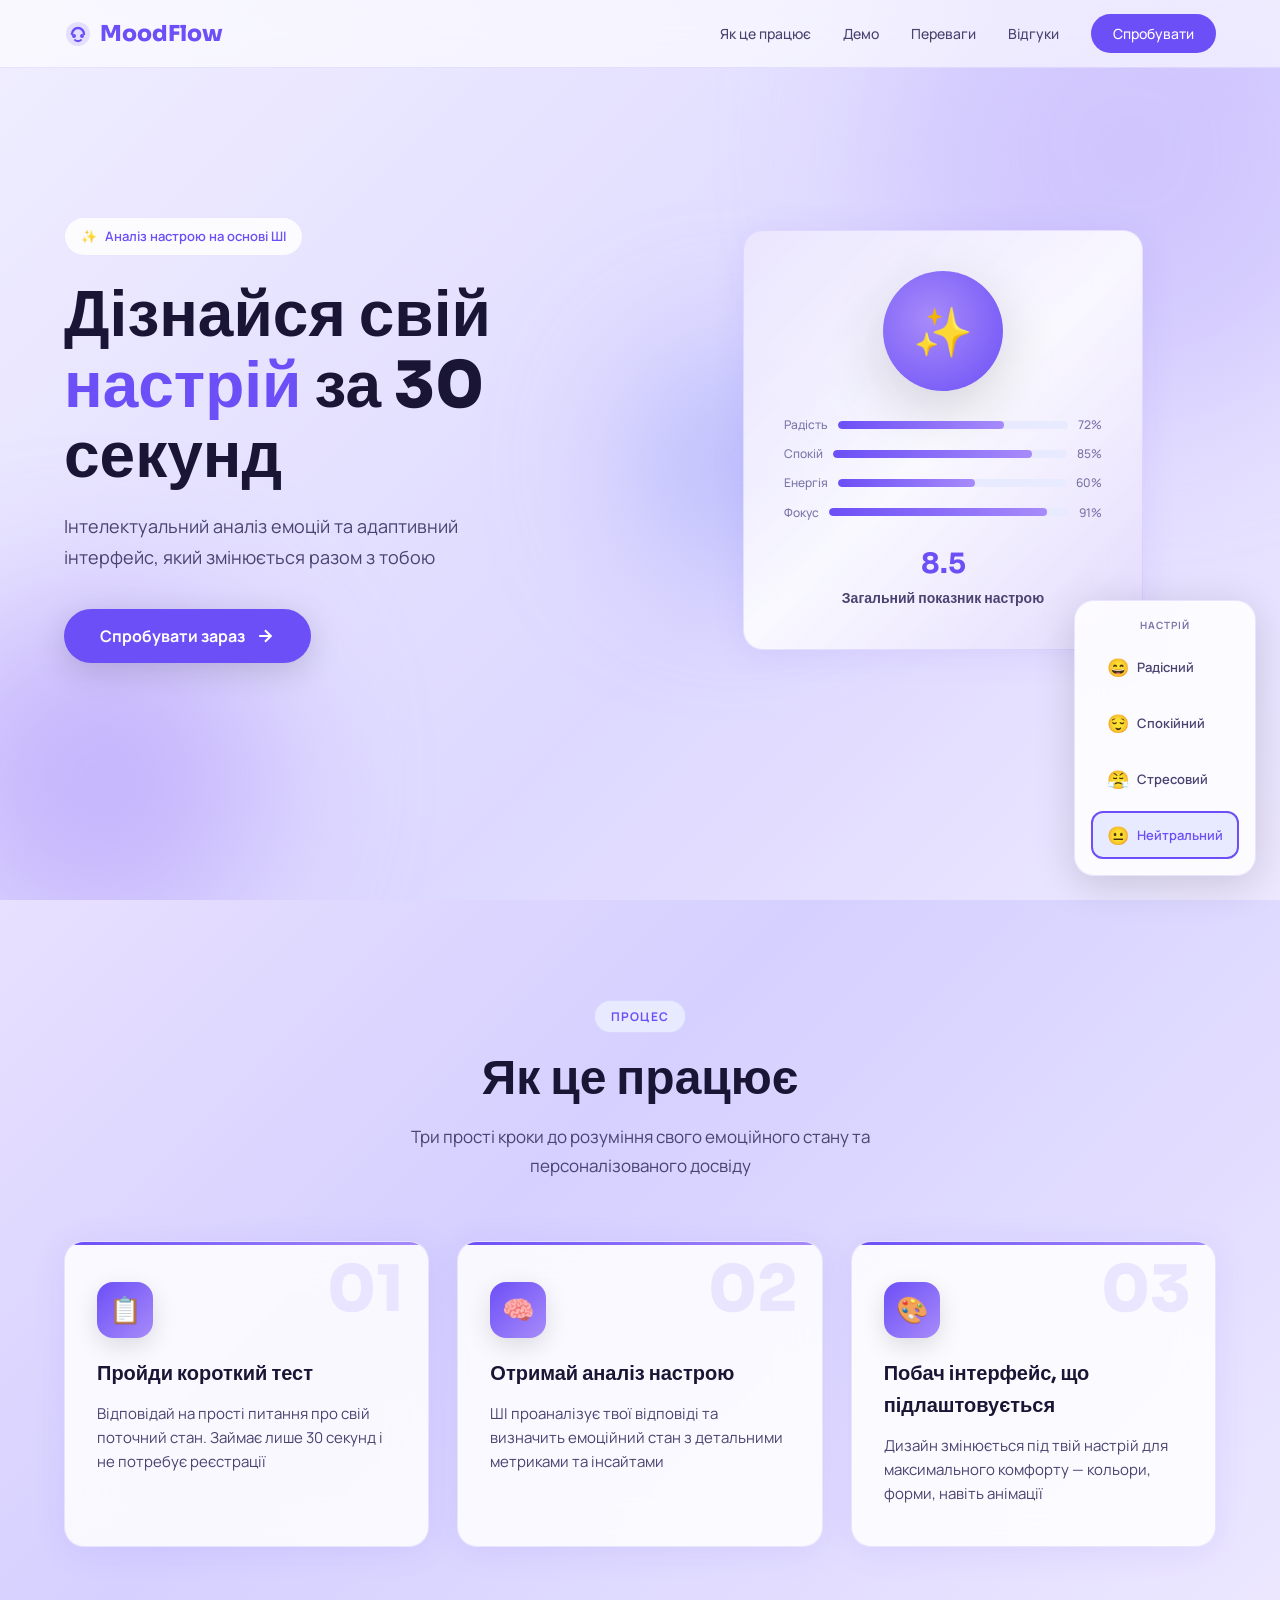
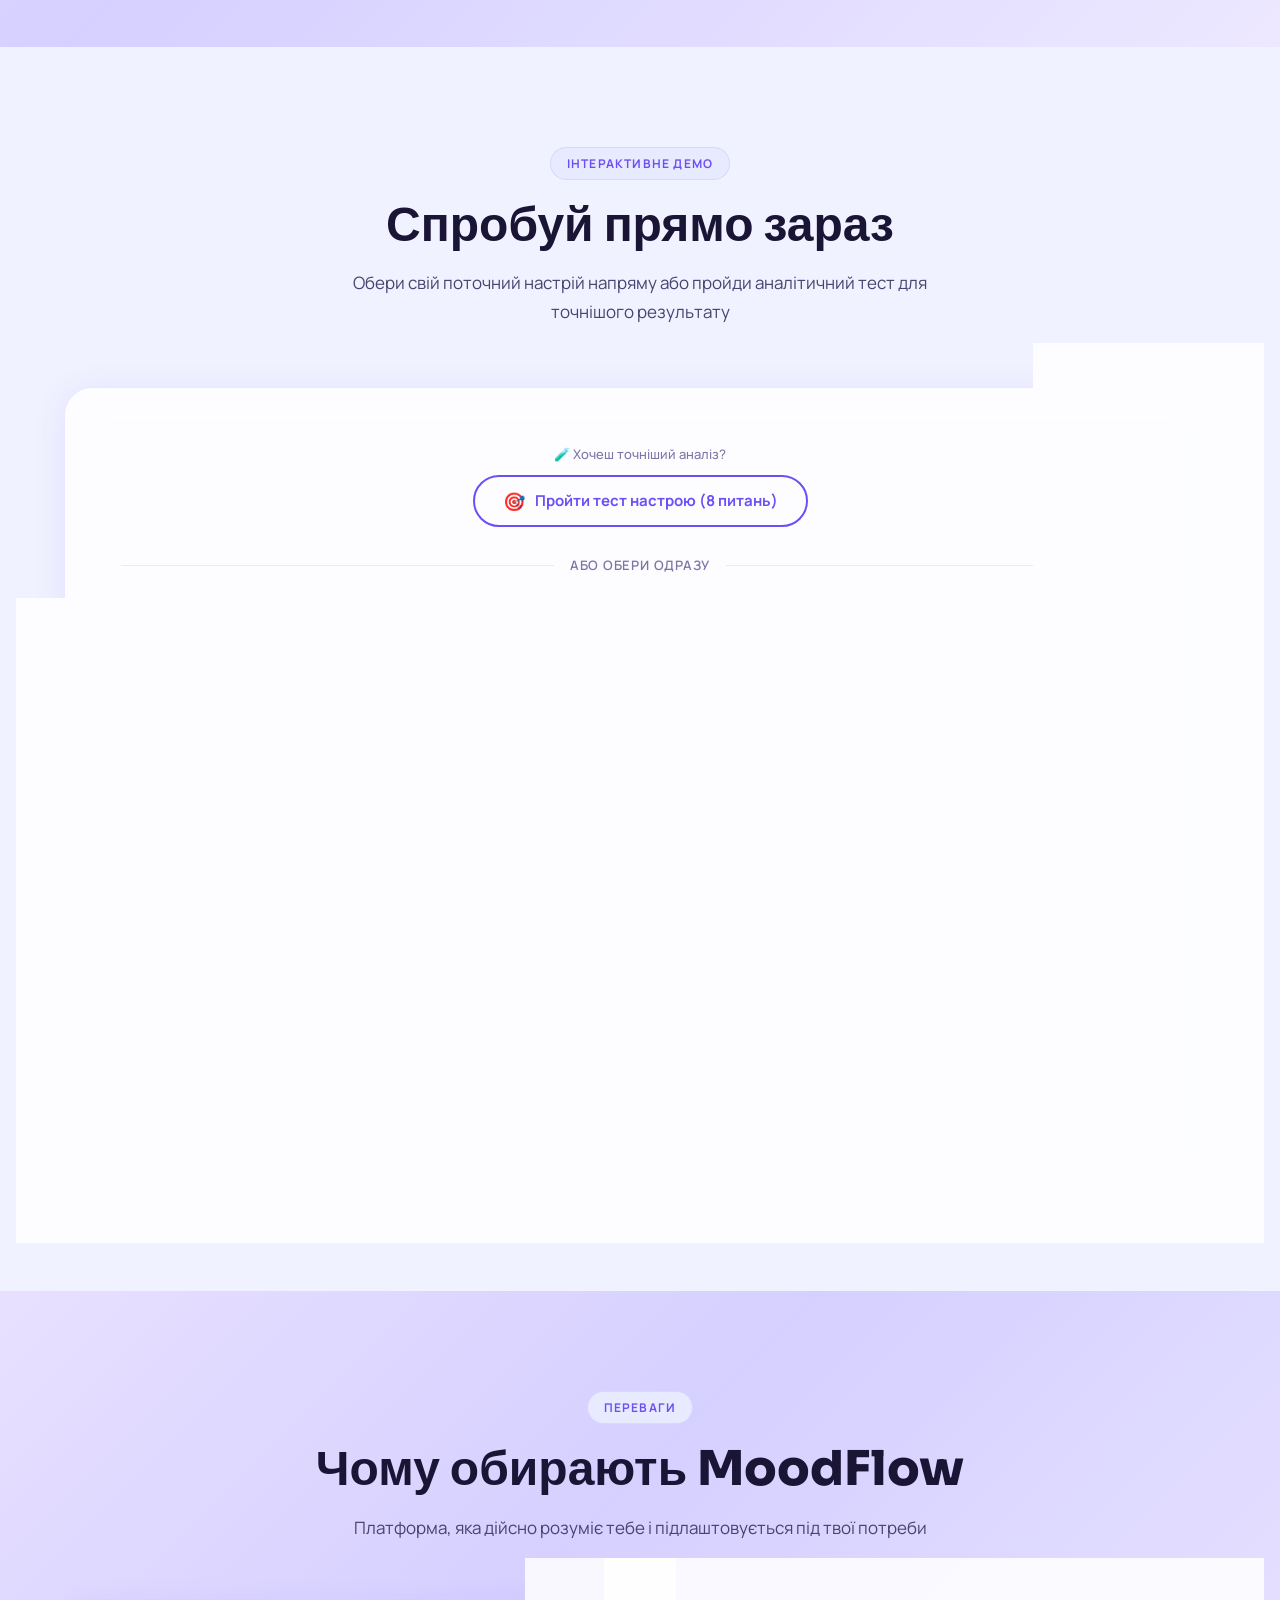
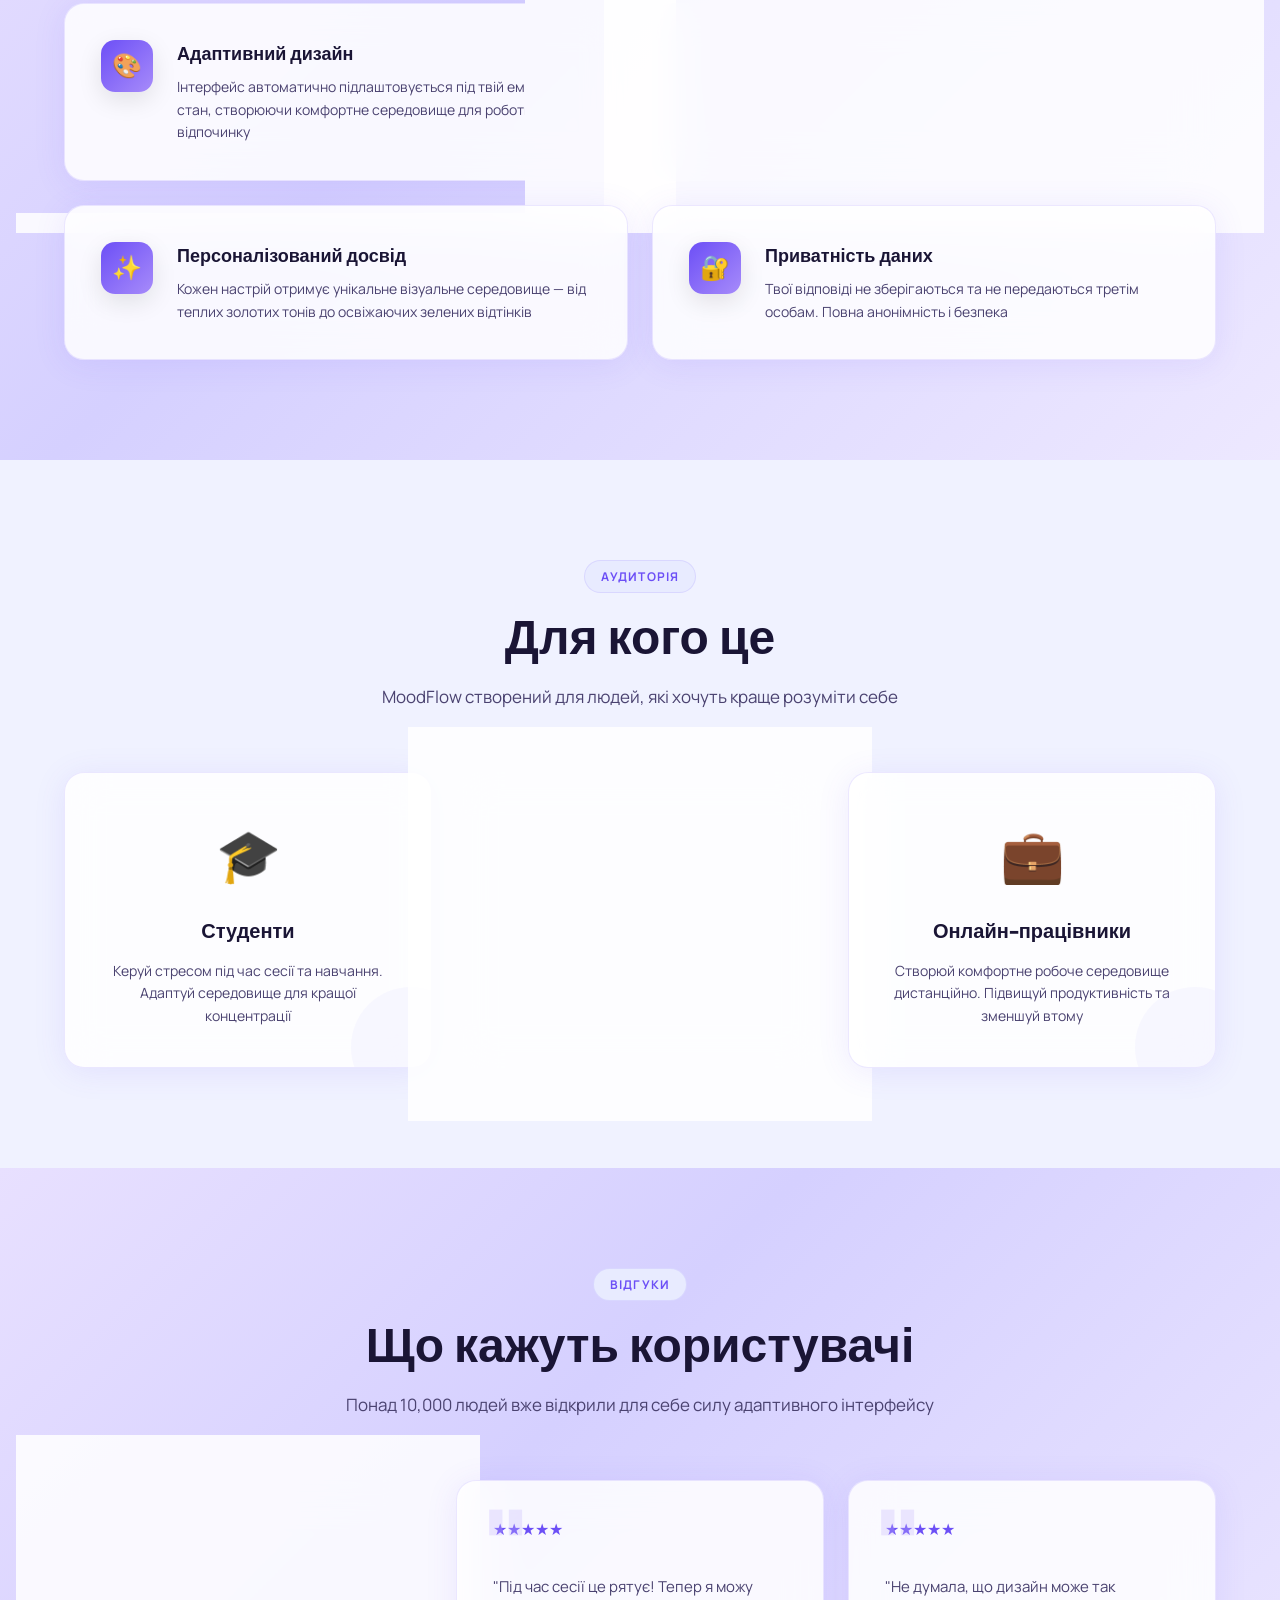
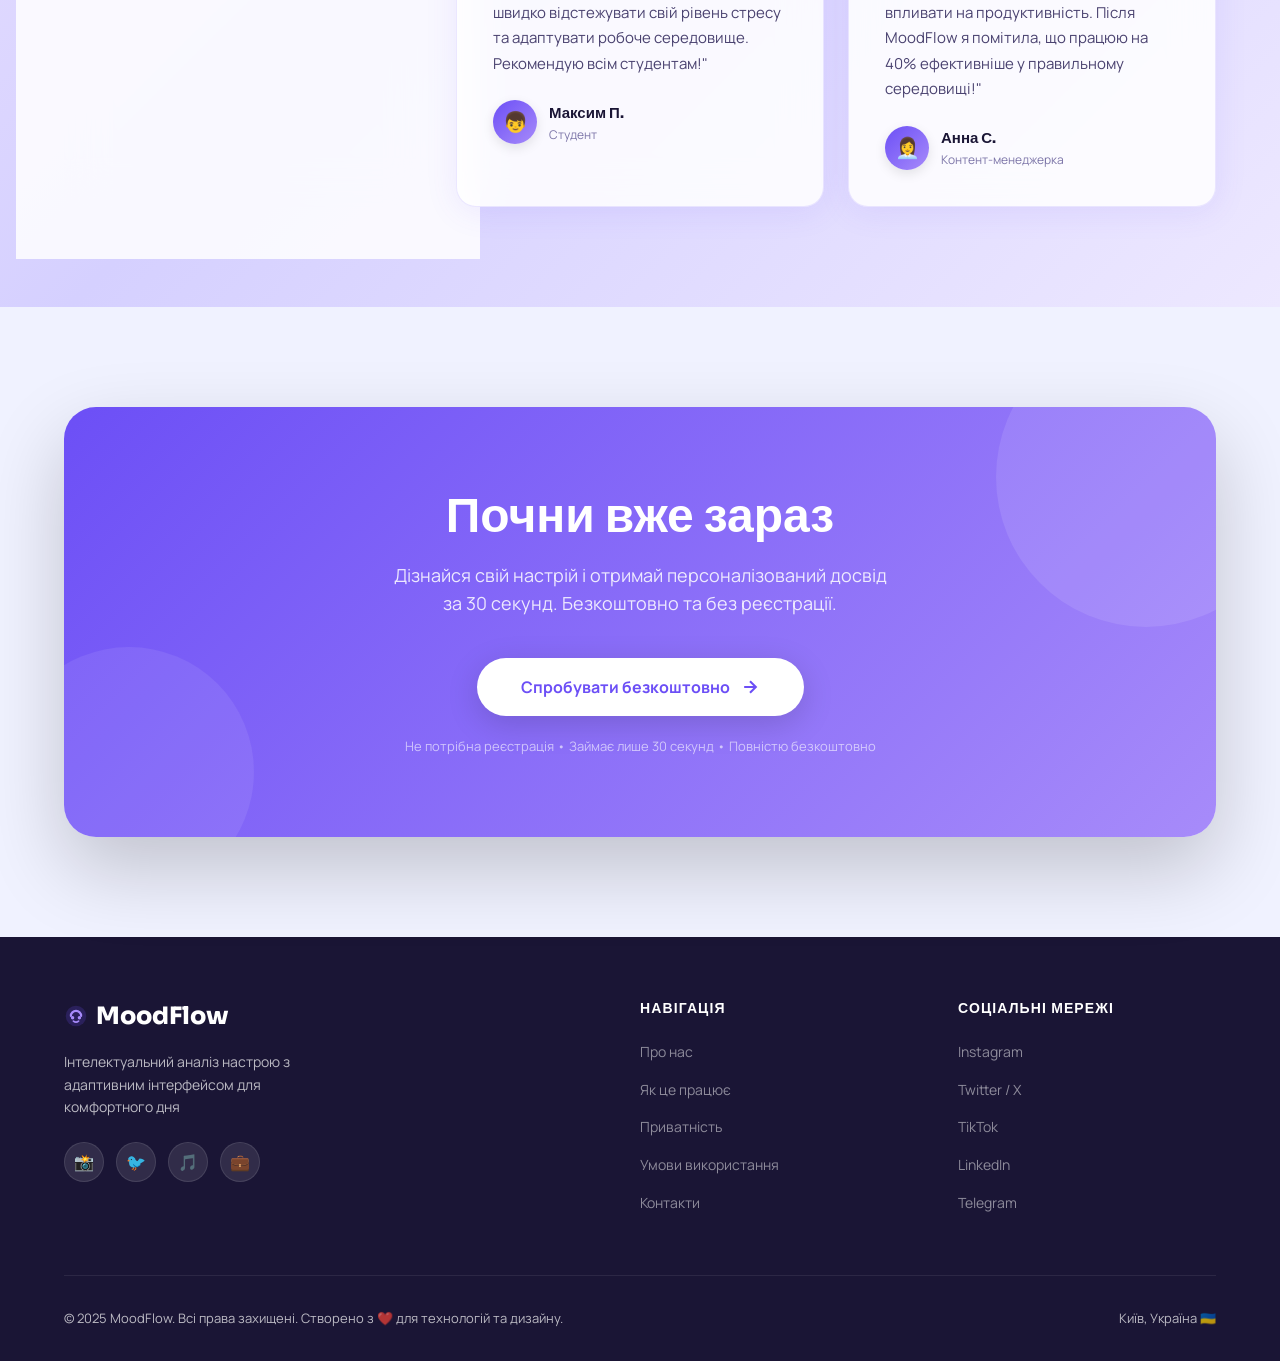
==== commit 0010815a: "quiz" ====
--- a/project/index.html
+++ b/project/index.html
@@ -7,6 +7,7 @@
 <link rel="preconnect" href="https://fonts.googleapis.com">
 <link href="https://fonts.googleapis.com/css2?family=Manrope:wght@300;400;500;600;700;800&family=Sora:wght@300;400;600;700;800&display=swap" rel="stylesheet">
 <link rel="stylesheet" href="style.css">
+<link rel="stylesheet" href="quiz.css">
 </head>
 <body>
 
@@ -139,9 +140,23 @@
     <div class="text-center reveal">
       <div class="section-tag">Інтерактивне демо</div>
       <h2>Спробуй прямо зараз</h2>
-      <p class="section-desc">Обери свій поточний настрій і побач, як змінюється інтерфейс</p>
+      <p class="section-desc">Обери свій поточний настрій напряму або пройди аналітичний тест для точнішого результату</p>
     </div>
     <div class="demo-wrapper reveal">
+
+      <!-- ① КНОПКА ЗАПУСКУ ТЕСТУ — новий блок над прямим вибором -->
+      <div class="quiz-trigger-wrap">
+        <span class="quiz-trigger-label">🧪 Хочеш точніший аналіз?</span>
+        <button class="btn-quiz-trigger" onclick="openQuiz()">
+          <span class="btn-icon">🎯</span>
+          Пройти тест настрою (8 питань)
+        </button>
+      </div>
+
+      <!-- Розділювач між двома підходами -->
+      <div class="demo-divider">або обери одразу</div>
+
+      <!-- ② ІСНУЮЧИЙ ПРЯМИЙ ВИБІР — без змін -->
       <div class="demo-question">Як ти себе почуваєш? 🤔</div>
       <div class="mood-options">
         <div class="mood-opt" data-mood="happy" onclick="setMood('happy')">
@@ -383,6 +398,62 @@
     </button>
   </div>
 </div>
+
+<!-- ================================================================
+     QUIZ OVERLAY — новий компонент, не впливає на існуючий HTML
+     ================================================================ -->
+<div class="quiz-overlay" id="quizOverlay" role="dialog" aria-modal="true" aria-label="Тест настрою">
+  <div class="quiz-overlay-bg" onclick="closeQuiz()"></div>
+
+  <div class="quiz-modal">
+
+    <!-- Шапка модалки -->
+    <div class="quiz-header">
+      <div class="quiz-header-left">
+        <div class="quiz-title">🎯 Тест настрою</div>
+        <div class="quiz-subtitle">Аналіз за 5 емоційними шкалами</div>
+      </div>
+      <button class="quiz-close" onclick="closeQuiz()" aria-label="Закрити тест">✕</button>
+    </div>
+
+    <!-- Прогрес -->
+    <div class="quiz-progress-wrap">
+      <div class="quiz-progress-info">
+        <span class="quiz-progress-label">Прогрес</span>
+        <span class="quiz-progress-num" id="quizProgressNum">1 / 8</span>
+      </div>
+      <div class="quiz-progress-track">
+        <div class="quiz-progress-fill" id="quizProgressFill" style="width:0%"></div>
+      </div>
+    </div>
+
+    <!-- Область питань / результатів (динамічно заповнюється через JS) -->
+    <div id="quizQuestionArea" class="quiz-question-area"></div>
+
+    <!-- Нижня панель: крапки + кнопка "Далі" -->
+    <div class="quiz-footer" id="quizFooter">
+      <!-- 5 крапок = 5 шкал (декоративний індикатор) -->
+      <div class="quiz-scale-preview">
+        <div class="scale-dot active" title="Радість"></div>
+        <div class="scale-dot" title="Спокій"></div>
+        <div class="scale-dot" title="Енергія"></div>
+        <div class="scale-dot" title="Фокус"></div>
+        <div class="scale-dot" title="Стрес"></div>
+      </div>
+
+      <button class="btn-quiz-next" id="quizNextBtn" onclick="quizNext()">
+        Далі
+        <svg width="18" height="18" viewBox="0 0 24 24" fill="none" stroke="currentColor" stroke-width="2.5">
+          <path d="M5 12h14M12 5l7 7-7 7"/>
+        </svg>
+      </button>
+    </div>
+
+  </div>
+</div>
+<!-- / QUIZ OVERLAY -->
+
 <script src="script.js"></script>
+<script src="quiz.js"></script>
 </body>
 </html>
--- a/project/style.css
+++ b/project/style.css
@@ -1,10 +1,3 @@
-/* ============================================================
-   MoodFlow — style.css
-   Повна таблиця стилів для односторінкового лендінгу
-   ============================================================ */
-
-/* ===== MOOD THEMES (CSS Custom Properties) ===== */
-
 /* Default / Neutral */
 :root {
   --bg-primary: #f0f2ff;
--- a/project/quiz.css
+++ b/project/quiz.css
@@ -0,0 +1,597 @@
+/* ============================================================
+   MoodFlow — quiz.css
+   Стилі для системи тесту настрою
+   ============================================================ */
+
+/* ===== QUIZ TRIGGER BUTTON (в секції demo) ===== */
+.quiz-trigger-wrap {
+  text-align: center;
+  margin-bottom: 20px;
+}
+
+.quiz-trigger-label {
+  font-size: 13px;
+  color: var(--text-muted);
+  margin-bottom: 10px;
+  font-weight: 500;
+  display: block;
+}
+
+.btn-quiz-trigger {
+  display: inline-flex;
+  align-items: center;
+  gap: 10px;
+  background: transparent;
+  color: var(--accent);
+  padding: 12px 28px;
+  border-radius: 50px;
+  font-family: var(--font-body);
+  font-size: 15px;
+  font-weight: 700;
+  border: 2px solid var(--accent);
+  cursor: pointer;
+  transition: var(--transition);
+}
+
+.btn-quiz-trigger:hover {
+  background: var(--accent);
+  color: #fff;
+  transform: translateY(-2px);
+  box-shadow: 0 8px 24px rgba(0,0,0,0.15);
+}
+
+.btn-quiz-trigger .btn-icon {
+  font-size: 18px;
+}
+
+.demo-divider {
+  display: flex;
+  align-items: center;
+  gap: 16px;
+  margin: 28px 0;
+  color: var(--text-muted);
+  font-size: 13px;
+  font-weight: 600;
+  letter-spacing: 0.06em;
+  text-transform: uppercase;
+}
+
+.demo-divider::before,
+.demo-divider::after {
+  content: '';
+  flex: 1;
+  height: 1px;
+  background: var(--bg-card-border);
+}
+
+/* ===== QUIZ OVERLAY ===== */
+.quiz-overlay {
+  position: fixed;
+  inset: 0;
+  z-index: 500;
+  display: flex;
+  align-items: center;
+  justify-content: center;
+  padding: 20px;
+  opacity: 0;
+  pointer-events: none;
+  transition: opacity 0.4s ease;
+}
+
+.quiz-overlay.active {
+  opacity: 1;
+  pointer-events: all;
+}
+
+.quiz-overlay-bg {
+  position: absolute;
+  inset: 0;
+  background: rgba(0, 0, 0, 0.55);
+  backdrop-filter: blur(8px);
+}
+
+/* ===== QUIZ MODAL ===== */
+.quiz-modal {
+  position: relative;
+  z-index: 1;
+  background: var(--bg-card);
+  border: 1px solid var(--bg-card-border);
+  border-radius: 28px;
+  padding: 48px 48px 40px;
+  width: 100%;
+  max-width: 620px;
+  max-height: 90vh;
+  overflow-y: auto;
+  box-shadow: 0 32px 80px rgba(0,0,0,0.25);
+  transition: var(--transition);
+  transform: translateY(20px) scale(0.97);
+  transition: transform 0.4s cubic-bezier(0.4,0,0.2,1), opacity 0.4s ease, background 0.6s, border-color 0.6s, box-shadow 0.6s;
+}
+
+.quiz-overlay.active .quiz-modal {
+  transform: translateY(0) scale(1);
+}
+
+.quiz-modal::-webkit-scrollbar { width: 4px; }
+.quiz-modal::-webkit-scrollbar-track { background: transparent; }
+.quiz-modal::-webkit-scrollbar-thumb { background: var(--accent3); border-radius: 2px; }
+
+/* ===== QUIZ HEADER ===== */
+.quiz-header {
+  display: flex;
+  align-items: center;
+  justify-content: space-between;
+  margin-bottom: 32px;
+}
+
+.quiz-header-left {
+  display: flex;
+  flex-direction: column;
+  gap: 4px;
+}
+
+.quiz-title {
+  font-family: var(--font-display);
+  font-size: 20px;
+  font-weight: 800;
+  color: var(--text-primary);
+  transition: var(--transition);
+}
+
+.quiz-subtitle {
+  font-size: 13px;
+  color: var(--text-muted);
+  font-weight: 500;
+}
+
+.quiz-close {
+  width: 36px;
+  height: 36px;
+  border-radius: 50%;
+  background: var(--bg-secondary);
+  border: 1px solid var(--bg-card-border);
+  cursor: pointer;
+  display: flex;
+  align-items: center;
+  justify-content: center;
+  font-size: 18px;
+  color: var(--text-muted);
+  transition: all 0.3s;
+  flex-shrink: 0;
+}
+
+.quiz-close:hover {
+  background: var(--accent);
+  color: #fff;
+  border-color: var(--accent);
+}
+
+/* ===== QUIZ PROGRESS ===== */
+.quiz-progress-wrap {
+  margin-bottom: 32px;
+}
+
+.quiz-progress-info {
+  display: flex;
+  justify-content: space-between;
+  align-items: center;
+  margin-bottom: 8px;
+}
+
+.quiz-progress-label {
+  font-size: 12px;
+  font-weight: 700;
+  text-transform: uppercase;
+  letter-spacing: 0.08em;
+  color: var(--text-muted);
+}
+
+.quiz-progress-num {
+  font-family: var(--font-display);
+  font-size: 13px;
+  font-weight: 700;
+  color: var(--accent);
+}
+
+.quiz-progress-track {
+  height: 6px;
+  background: var(--bg-secondary);
+  border-radius: 3px;
+  overflow: hidden;
+}
+
+.quiz-progress-fill {
+  height: 100%;
+  border-radius: 3px;
+  background: linear-gradient(90deg, var(--accent), var(--accent2));
+  transition: width 0.5s cubic-bezier(0.4,0,0.2,1);
+}
+
+/* ===== QUESTION AREA ===== */
+.quiz-question-area {
+  min-height: 280px;
+}
+
+.quiz-question-wrap {
+  animation: quizFadeIn 0.4s ease both;
+}
+
+@keyframes quizFadeIn {
+  from { opacity: 0; transform: translateX(24px); }
+  to   { opacity: 1; transform: translateX(0); }
+}
+
+.quiz-q-number {
+  font-size: 11px;
+  font-weight: 700;
+  text-transform: uppercase;
+  letter-spacing: 0.12em;
+  color: var(--accent);
+  margin-bottom: 10px;
+  display: block;
+}
+
+.quiz-q-text {
+  font-family: var(--font-display);
+  font-size: 22px;
+  font-weight: 700;
+  color: var(--text-primary);
+  line-height: 1.3;
+  margin-bottom: 28px;
+  transition: var(--transition);
+}
+
+/* ===== ANSWER OPTIONS ===== */
+.quiz-answers {
+  display: flex;
+  flex-direction: column;
+  gap: 10px;
+}
+
+.quiz-answer-btn {
+  display: flex;
+  align-items: center;
+  gap: 14px;
+  padding: 16px 20px;
+  border-radius: 14px;
+  border: 2px solid var(--bg-card-border);
+  background: var(--bg-secondary);
+  cursor: pointer;
+  text-align: left;
+  font-family: var(--font-body);
+  font-size: 15px;
+  font-weight: 500;
+  color: var(--text-secondary);
+  transition: all 0.25s ease;
+  width: 100%;
+}
+
+.quiz-answer-btn:hover {
+  border-color: var(--accent2);
+  background: var(--bg-card);
+  color: var(--text-primary);
+  transform: translateX(4px);
+}
+
+.quiz-answer-btn.selected {
+  border-color: var(--accent);
+  background: var(--bg-card);
+  color: var(--accent);
+  box-shadow: 0 4px 20px rgba(0,0,0,0.08);
+}
+
+.quiz-answer-btn.selected .answer-letter {
+  background: var(--accent);
+  color: #fff;
+}
+
+.answer-letter {
+  width: 30px;
+  height: 30px;
+  min-width: 30px;
+  border-radius: 8px;
+  background: var(--bg-card-border);
+  display: flex;
+  align-items: center;
+  justify-content: center;
+  font-family: var(--font-display);
+  font-size: 12px;
+  font-weight: 800;
+  color: var(--text-muted);
+  transition: all 0.25s;
+}
+
+.answer-emoji {
+  font-size: 20px;
+  min-width: 24px;
+  text-align: center;
+}
+
+/* ===== QUIZ FOOTER ===== */
+.quiz-footer {
+  display: flex;
+  align-items: center;
+  justify-content: space-between;
+  margin-top: 28px;
+  padding-top: 24px;
+  border-top: 1px solid var(--bg-card-border);
+}
+
+.quiz-scale-preview {
+  display: flex;
+  gap: 6px;
+}
+
+.scale-dot {
+  width: 8px;
+  height: 8px;
+  border-radius: 50%;
+  background: var(--bg-secondary);
+  border: 1px solid var(--bg-card-border);
+  transition: all 0.3s;
+}
+
+.scale-dot.active {
+  background: var(--accent);
+  border-color: var(--accent);
+  transform: scale(1.3);
+}
+
+.btn-quiz-next {
+  display: inline-flex;
+  align-items: center;
+  gap: 8px;
+  background: var(--btn-bg);
+  color: var(--btn-text);
+  padding: 14px 28px;
+  border-radius: 50px;
+  font-family: var(--font-body);
+  font-size: 15px;
+  font-weight: 700;
+  border: none;
+  cursor: pointer;
+  transition: var(--transition);
+  opacity: 0.4;
+  pointer-events: none;
+}
+
+.btn-quiz-next.enabled {
+  opacity: 1;
+  pointer-events: all;
+}
+
+.btn-quiz-next.enabled:hover {
+  background: var(--btn-hover);
+  transform: translateY(-2px);
+  box-shadow: 0 8px 24px rgba(0,0,0,0.15);
+}
+
+.btn-quiz-next svg {
+  transition: transform 0.3s;
+}
+
+.btn-quiz-next:hover svg {
+  transform: translateX(4px);
+}
+
+/* ===== RESULTS SCREEN ===== */
+.quiz-results {
+  animation: quizFadeIn 0.5s ease both;
+}
+
+.quiz-results-header {
+  text-align: center;
+  margin-bottom: 36px;
+}
+
+.results-emoji-orb {
+  width: 100px;
+  height: 100px;
+  border-radius: 50%;
+  background: radial-gradient(circle at 40% 40%, var(--accent2), var(--accent));
+  margin: 0 auto 20px;
+  display: flex;
+  align-items: center;
+  justify-content: center;
+  font-size: 44px;
+  box-shadow: 0 16px 48px rgba(0,0,0,0.15);
+  animation: orb-pulse 3s ease-in-out infinite;
+}
+
+.results-mood-title {
+  font-family: var(--font-display);
+  font-size: 26px;
+  font-weight: 800;
+  color: var(--text-primary);
+  margin-bottom: 8px;
+  transition: var(--transition);
+}
+
+.results-mood-desc {
+  font-size: 15px;
+  color: var(--text-secondary);
+  line-height: 1.6;
+  max-width: 420px;
+  margin: 0 auto;
+}
+
+/* ===== SCALES ===== */
+.quiz-scales {
+  display: flex;
+  flex-direction: column;
+  gap: 14px;
+  margin-bottom: 28px;
+}
+
+.quiz-scale-row {
+  display: flex;
+  align-items: center;
+  gap: 12px;
+}
+
+.scale-label {
+  display: flex;
+  align-items: center;
+  gap: 6px;
+  min-width: 110px;
+  font-size: 13px;
+  font-weight: 600;
+  color: var(--text-secondary);
+}
+
+.scale-emoji {
+  font-size: 16px;
+}
+
+.scale-track {
+  flex: 1;
+  height: 10px;
+  background: var(--bg-secondary);
+  border-radius: 5px;
+  overflow: hidden;
+}
+
+.scale-fill {
+  height: 100%;
+  border-radius: 5px;
+  background: linear-gradient(90deg, var(--accent), var(--accent2));
+  width: 0;
+  transition: width 1s cubic-bezier(0.4,0,0.2,1);
+}
+
+.scale-pct {
+  font-family: var(--font-display);
+  font-size: 13px;
+  font-weight: 800;
+  color: var(--accent);
+  min-width: 38px;
+  text-align: right;
+}
+
+/* stress scale gets different color */
+.quiz-scale-row.stress .scale-fill {
+  background: linear-gradient(90deg, #ef4444, #f87171);
+}
+
+.quiz-scale-row.stress .scale-pct {
+  color: #dc2626;
+}
+
+/* ===== TOTAL INDEX ===== */
+.quiz-total-index {
+  background: var(--bg-secondary);
+  border-radius: 20px;
+  padding: 24px;
+  display: flex;
+  align-items: center;
+  gap: 20px;
+  margin-bottom: 28px;
+  border: 1px solid var(--bg-card-border);
+  transition: var(--transition);
+}
+
+.index-number {
+  font-family: var(--font-display);
+  font-size: 52px;
+  font-weight: 800;
+  color: var(--accent);
+  line-height: 1;
+  min-width: 80px;
+  text-align: center;
+}
+
+.index-info {}
+
+.index-label {
+  font-family: var(--font-display);
+  font-size: 16px;
+  font-weight: 700;
+  color: var(--text-primary);
+  margin-bottom: 4px;
+  transition: var(--transition);
+}
+
+.index-sublabel {
+  font-size: 13px;
+  color: var(--text-muted);
+  line-height: 1.5;
+}
+
+/* ===== RESULTS ACTIONS ===== */
+.quiz-results-actions {
+  display: flex;
+  gap: 12px;
+  justify-content: center;
+  flex-wrap: wrap;
+}
+
+.btn-apply-mood {
+  display: inline-flex;
+  align-items: center;
+  gap: 8px;
+  background: var(--btn-bg);
+  color: var(--btn-text);
+  padding: 14px 28px;
+  border-radius: 50px;
+  font-family: var(--font-body);
+  font-size: 15px;
+  font-weight: 700;
+  border: none;
+  cursor: pointer;
+  transition: var(--transition);
+  box-shadow: 0 8px 24px rgba(0,0,0,0.12);
+}
+
+.btn-apply-mood:hover {
+  background: var(--btn-hover);
+  transform: translateY(-2px);
+  box-shadow: 0 12px 32px rgba(0,0,0,0.18);
+}
+
+.btn-retake {
+  display: inline-flex;
+  align-items: center;
+  gap: 8px;
+  background: transparent;
+  color: var(--text-secondary);
+  padding: 14px 24px;
+  border-radius: 50px;
+  font-family: var(--font-body);
+  font-size: 15px;
+  font-weight: 600;
+  border: 2px solid var(--bg-card-border);
+  cursor: pointer;
+  transition: var(--transition);
+}
+
+.btn-retake:hover {
+  border-color: var(--accent2);
+  color: var(--text-primary);
+}
+
+/* ===== RESPONSIVE ===== */
+@media (max-width: 600px) {
+  .quiz-modal {
+    padding: 32px 24px 28px;
+    border-radius: 20px;
+  }
+
+  .quiz-q-text {
+    font-size: 18px;
+  }
+
+  .quiz-answer-btn {
+    font-size: 14px;
+    padding: 14px 16px;
+  }
+
+  .quiz-results-actions {
+    flex-direction: column;
+  }
+
+  .btn-apply-mood,
+  .btn-retake {
+    width: 100%;
+    justify-content: center;
+  }
+}
